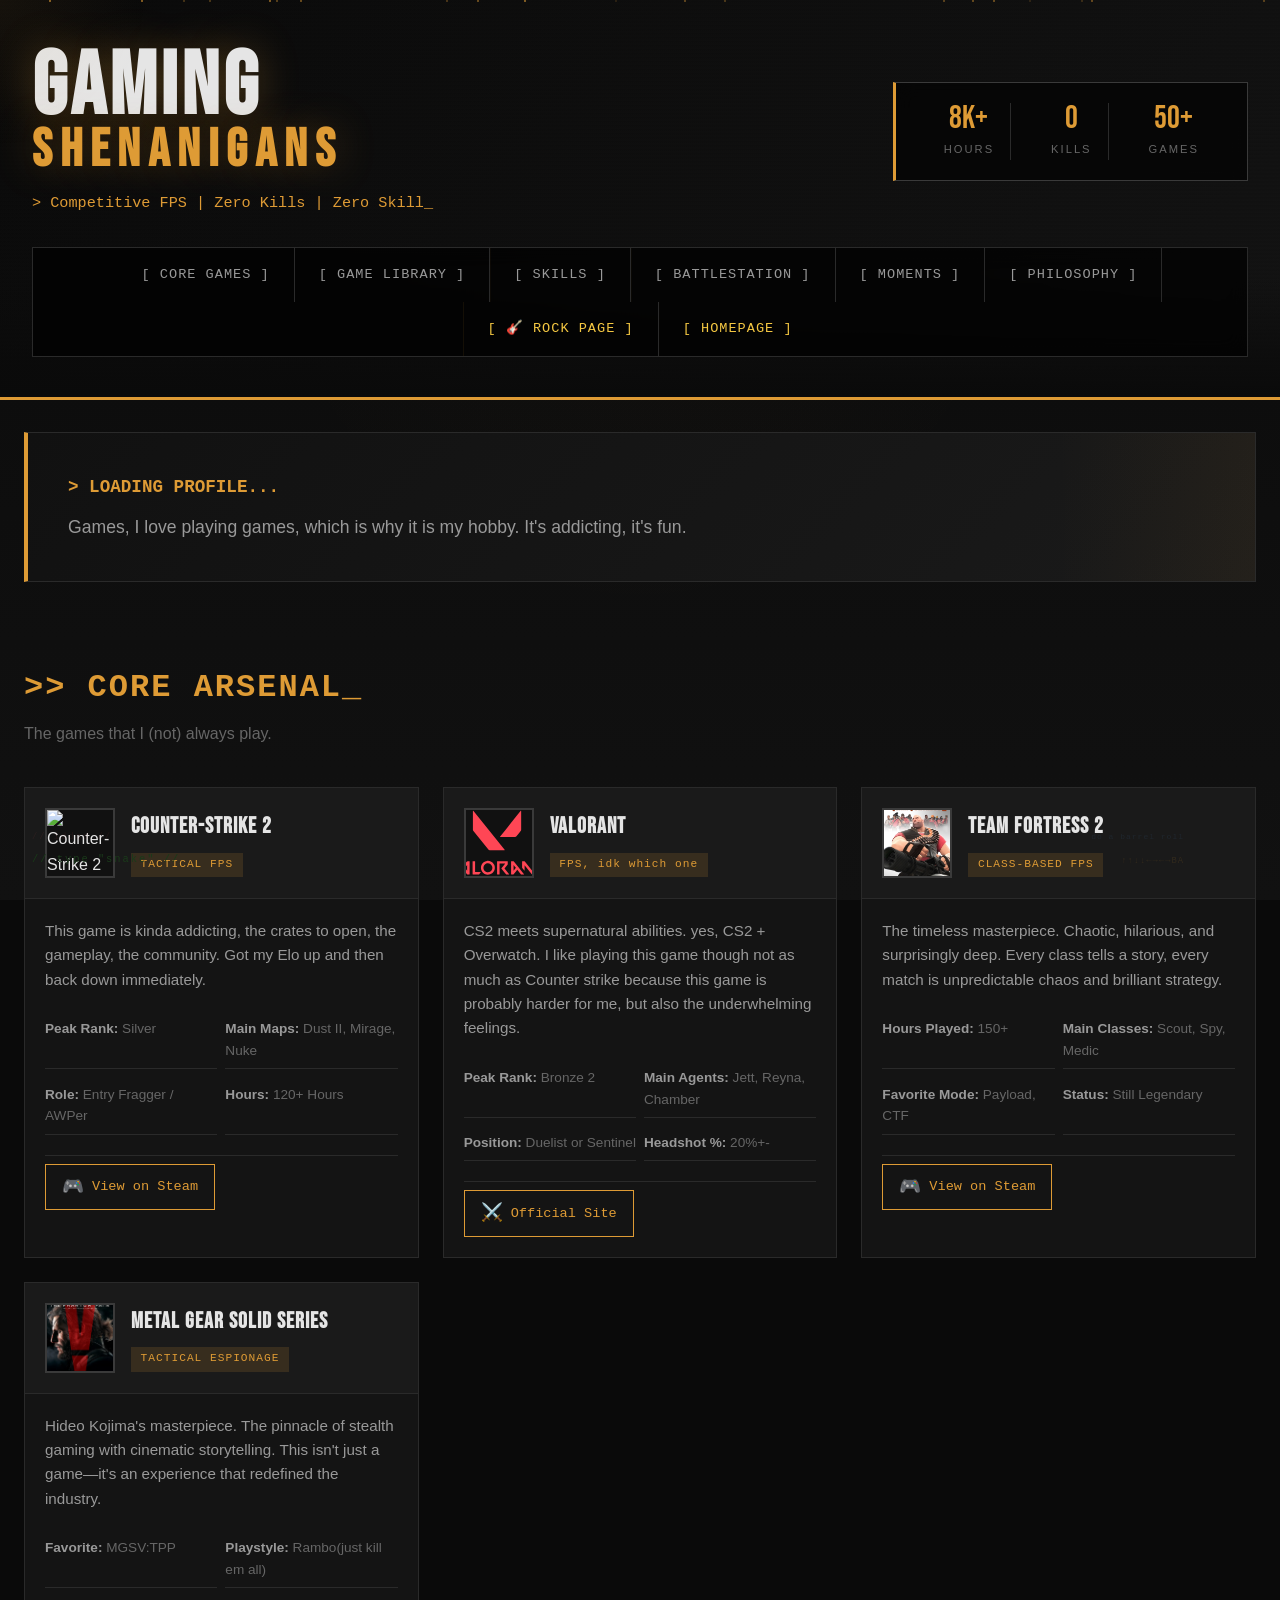
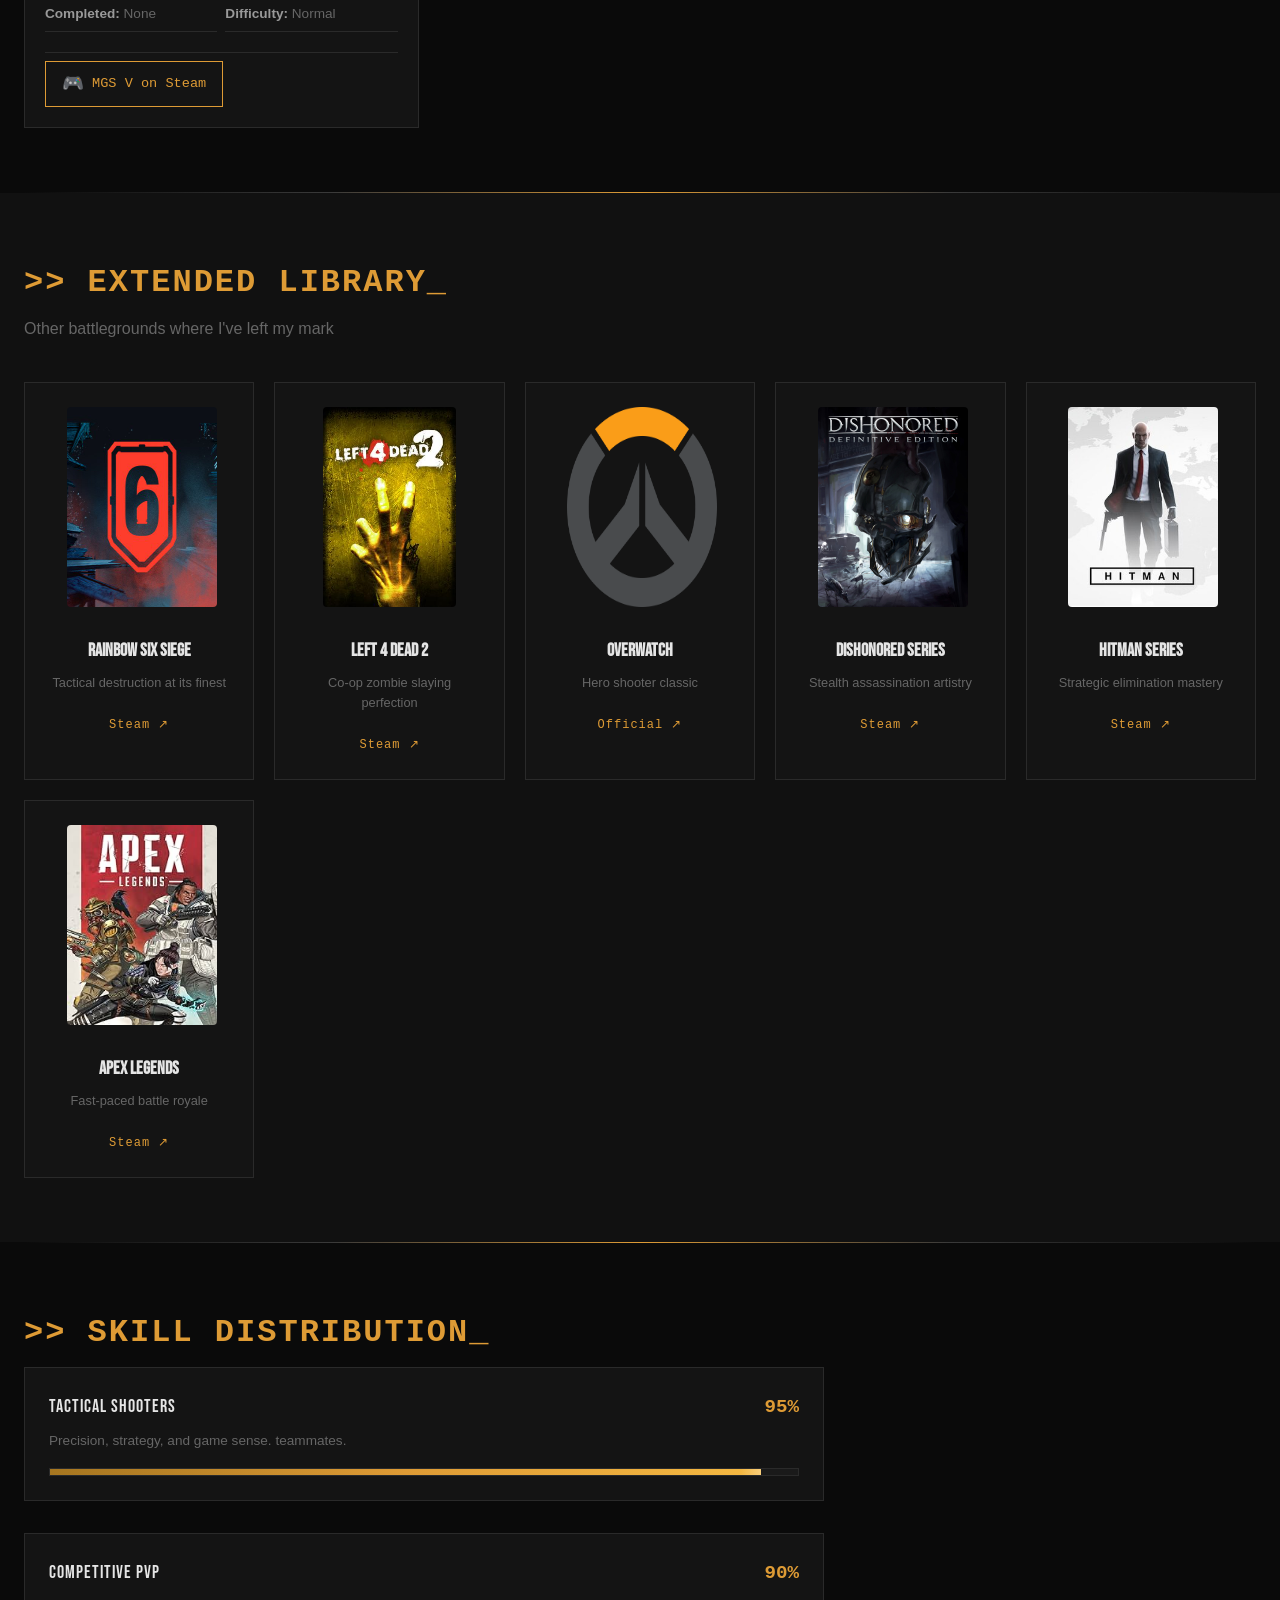
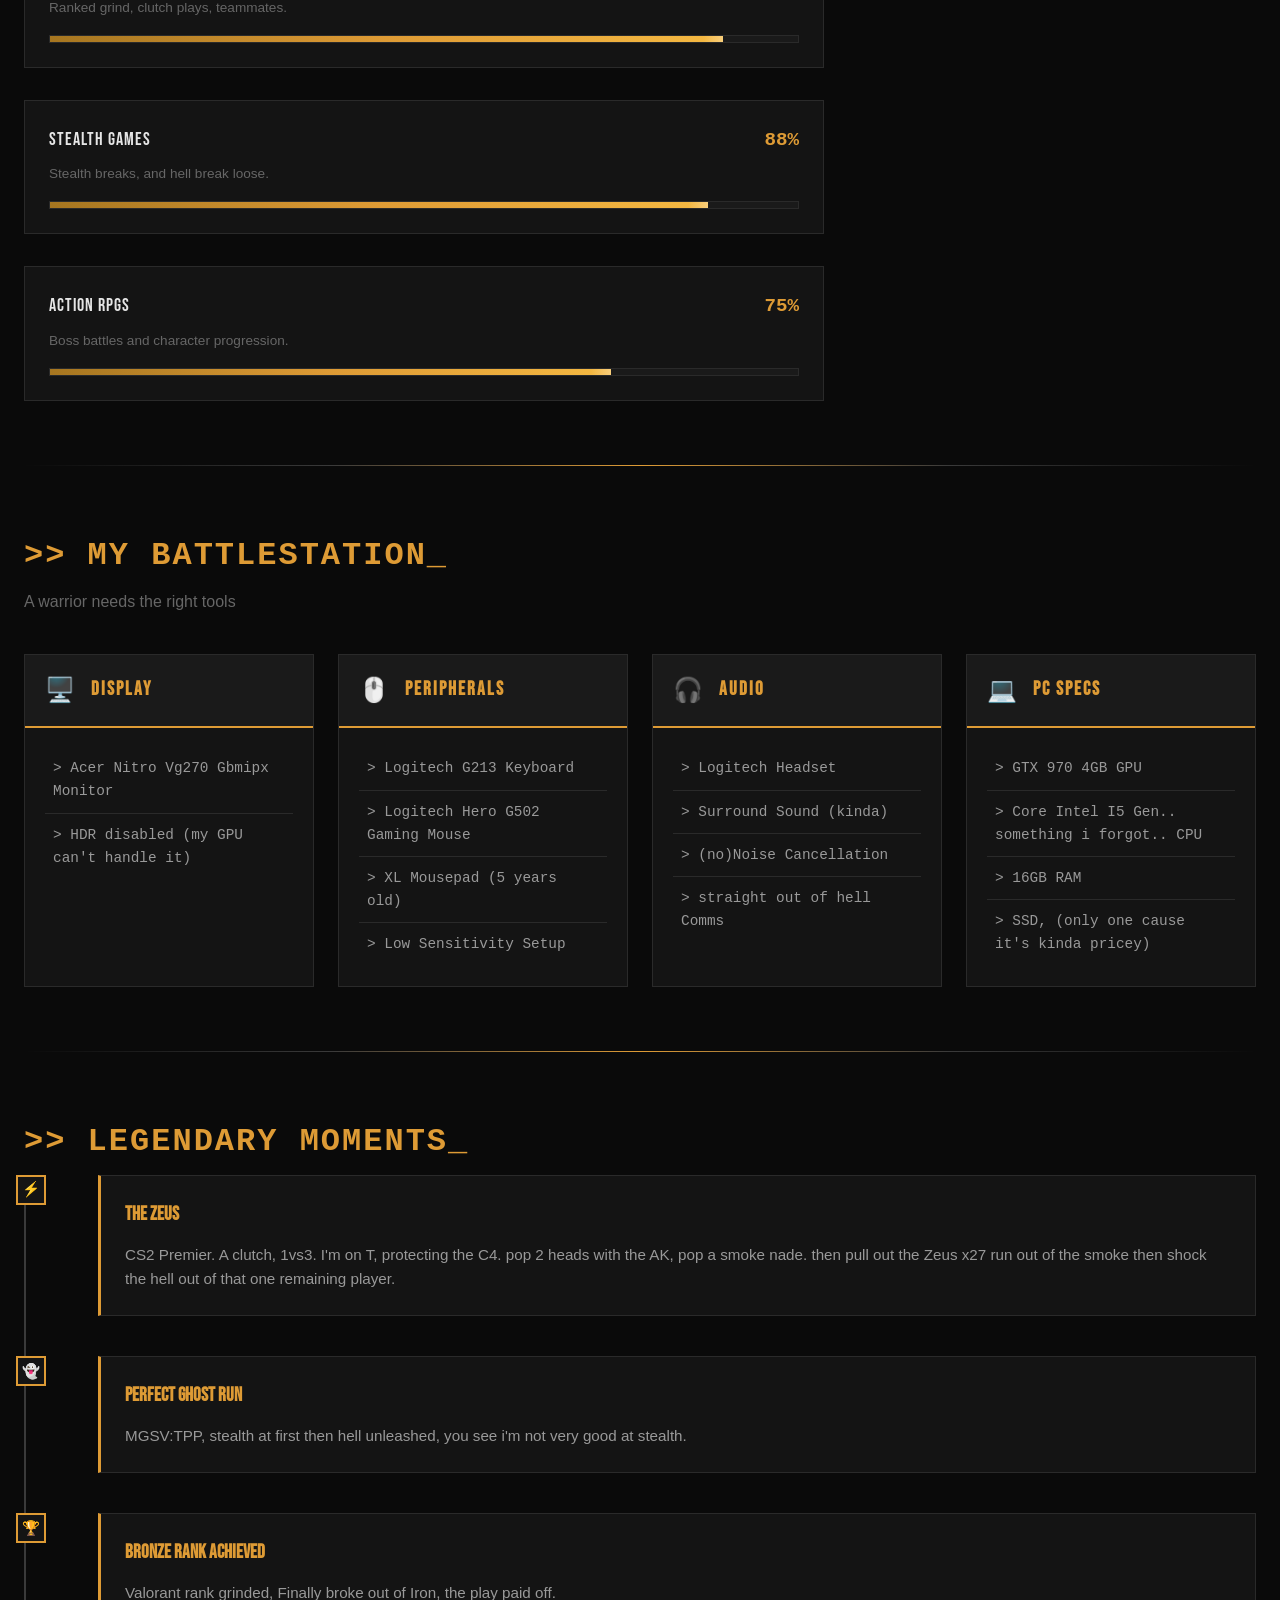
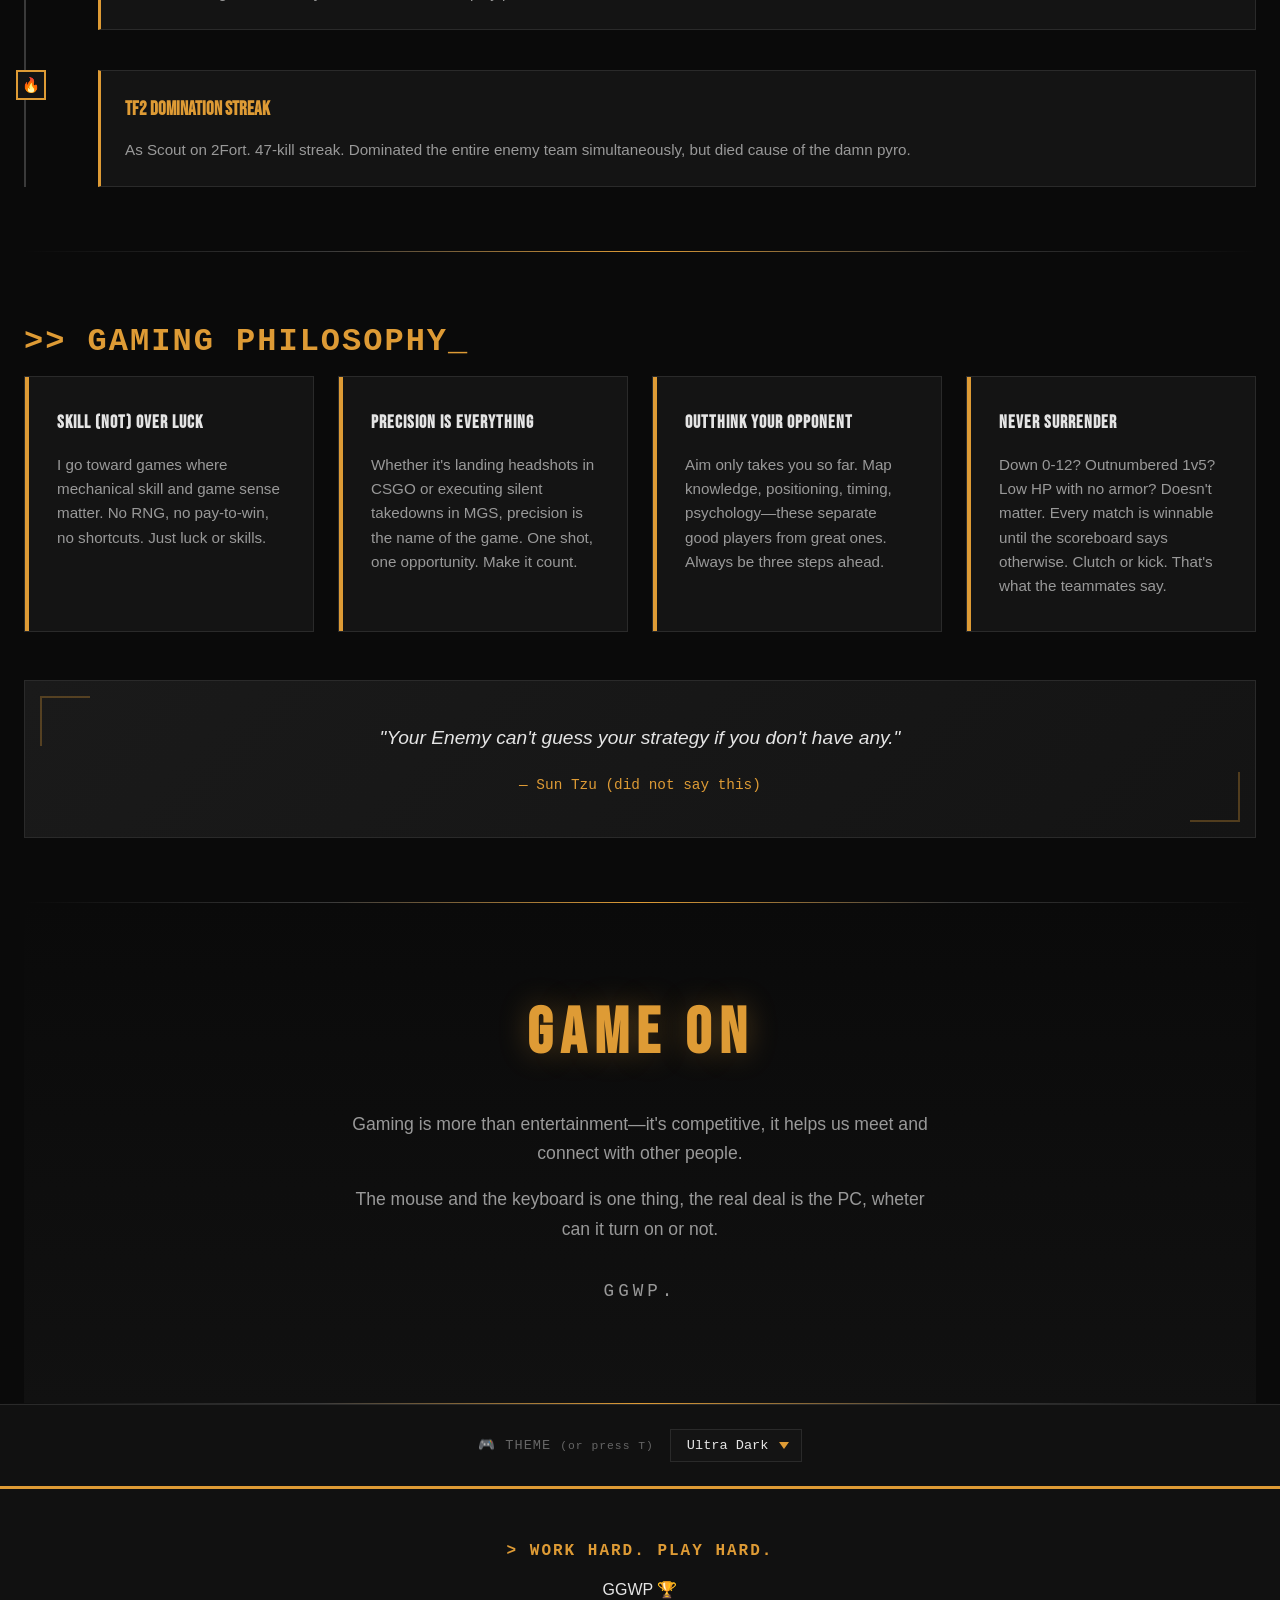
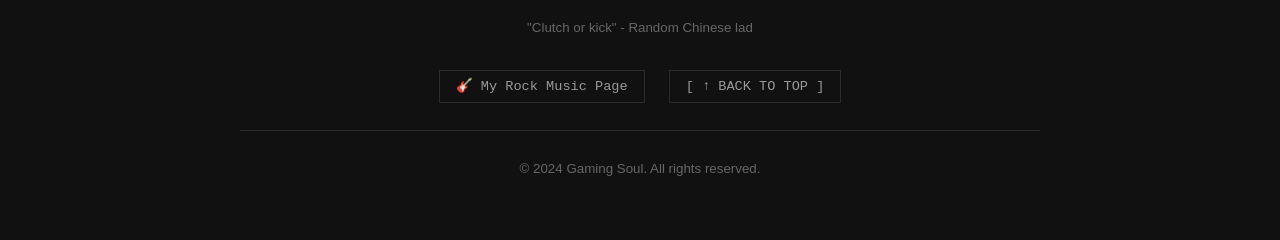
==== Favorite-Hobby-Kongpob Tipsotsakul 2 (4/Favorite-Hobby-Kongpob Tipsotsakul 2 (3)/Favorite-Hobby-Kongpob Tipsotsakul 2/Game.html @ b7a4c9cd "Add files via upload" ====
<!DOCTYPE html>
<html lang="en" dir="ltr">
<head>
    <meta charset="UTF-8">
    <meta name="viewport" content="width=device-width, initial-scale=1.0, viewport-fit=cover">
    <meta name="description" content="Gaming is life. From tactical shooters to stealth masterpieces - explore my gaming obsession from CSGO to Metal Gear Solid.">
    <meta name="keywords" content="gaming, CSGO, Valorant, Team Fortress, Metal Gear Solid, video games, FPS, tactical shooter, stealth games">
    <meta name="author" content="Gaming Soul">
    <meta name="robots" content="index, follow">
    <meta name="theme-color" content="#000000">
    <meta name="color-scheme" content="dark light">
    
    <link rel="canonical" href="https://yourwebsite.com/gaming">
    
    <meta property="og:title" content="My Gaming World - Tactical Shooter & Stealth Enthusiast">
    <meta property="og:description" content="From CSGO to Metal Gear Solid - a journey through my gaming obsession.">
    <meta property="og:type" content="website">
    <meta property="og:url" content="https://yourwebsite.com/gaming">
    <meta property="og:image" content="https://yourwebsite.com/images/gaming-og-image.jpg">
    
    <title>My Gaming World | Tactical Shooters & Stealth Masterpieces</title>
    
    <link rel="icon" type="image/x-icon" href="/favicon.ico">
    
    <link rel="preconnect" href="https://fonts.googleapis.com" crossorigin>
    <link rel="dns-prefetch" href="https://fonts.googleapis.com">
    <link href="https://fonts.googleapis.com/css2?family=Bebas+Neue&display=swap" rel="stylesheet">
    
    <link rel="stylesheet" href="gamestyle.css" media="all">
</head>
<body itemscope itemtype="https://schema.org/WebPage">
    
    <!-- LOADING SCREEN -->
    <div class="loading-screen" aria-hidden="true">
        <div class="loading-text">INITIALIZING</div>
        <div class="loading-bar-container">
            <div class="loading-bar"></div>
        </div>
        <div class="loading-percent">0%</div>
    </div>
    
    <!-- SCROLL PROGRESS BAR -->
    <div class="scroll-progress" aria-hidden="true"></div>
    
    <!-- CURSOR GLOW EFFECT -->
    <div class="cursor-glow" aria-hidden="true"></div>
    
    <!-- MGS Hint -->
    <div class="mgs-hint" aria-hidden="true">// type "snake" //</div>
    
    <!-- Konami Hint -->
    <div class="konami-hint" aria-hidden="true">↑↑↓↓←→←→BA</div>
    
    <!-- DOOM Hint -->
    <div class="doom-hint" aria-hidden="true">// iddqd //</div>
    
    <!-- Barrel Roll Hint -->
    <div class="barrel-hint" aria-hidden="true">do a barrel roll</div>
    
    <!-- Easter Egg Counter -->
    <div class="egg-counter" aria-hidden="true">
        <span class="egg-counter-icon">🥚</span>
        <span class="egg-counter-text">0/6</span>
    </div>
    
    <a href="#main-content" class="skip-link">Skip to main content</a>
    
    <!-- HEADER LAYOUT -->
    <header role="banner" class="gaming-header">
        <!-- Animated particles container -->
        <div class="header-particles" aria-hidden="true"></div>
        
        <div class="header-overlay">
            <div class="header-content">
                <div class="header-grid">
                    <div class="header-left">
                        <h1 itemprop="name">GAMING<br><span class="subtitle-inline">SHENANIGANS</span></h1>
                        <p class="tagline">&gt; Competitive FPS | Zero Kills | Zero Skill<span class="cursor-blink">_</span></p>
                    </div>
                    <div class="header-right">
                        <div class="quick-stats">
                            <div class="quick-stat" data-tooltip="Total gaming hours">
                                <span class="stat-value">8K+</span>
                                <span class="stat-label">Hours</span>
                            </div>
                            <div class="quick-stat" data-tooltip="Confirmed kills: none">
                                <span class="stat-value">0</span>
                                <span class="stat-label">Kills</span>
                            </div>
                            <div class="quick-stat" data-tooltip="Games in library">
                                <span class="stat-value">50+</span>
                                <span class="stat-label">Games</span>
                            </div>
                        </div>
                    </div>
                </div>
                
                <nav aria-label="Primary navigation" role="navigation" class="gaming-nav">
                    <h2 class="visually-hidden">Page Navigation</h2>
                    <ul>
                        <li><a href="#core-games">[ CORE GAMES ]</a></li>
                        <li><a href="#library">[ GAME LIBRARY ]</a></li>
                        <li><a href="#skills">[ SKILLS ]</a></li>
                        <li><a href="#setup">[ BATTLESTATION ]</a></li>
                        <li><a href="#moments">[ MOMENTS ]</a></li>
                        <li><a href="#philosophy">[ PHILOSOPHY ]</a></li>
                        <li><a href="Rock.html" class="nav-rock">[ 🎸 ROCK PAGE ]</a></li>
                        <li><a href="index.html" class="nav-rock">[ HOMEPAGE ]</a></li>
                    </ul>
                </nav>
            </div>
        </div>
    </header>
    
    <main id="main-content" role="main" itemprop="mainContentOfPage">
        
        <!-- INTRO BANNER -->
        <section class="intro-banner reveal">
            <div class="banner-content">
                <h2 class="banner-title">&gt; LOADING PROFILE...</h2>
                <p class="banner-text">Games, I love playing games, which is why it is my hobby. It's addicting, it's fun.</p>
            </div>
        </section>
        
        <!-- CORE GAMES - TWO COLUMN LAYOUT -->
        <section id="core-games" class="core-games-section">
            <h2 class="section-title reveal">&gt;&gt; CORE ARSENAL</h2>
            <p class="section-desc reveal">The games that I (not) always play.</p>
            
            <div class="core-games-grid">
                <!-- CSGO -->
                <article class="core-game-card reveal stagger-1">
                    <div class="game-header">
                        <div class="game-icon-large"><img src="https://upload.wikimedia.org/wikipedia/en/f/f2/CS2_Cover_Art.jpg" alt="Counter-Strike 2"></div>
                        <div class="game-title-block">
                            <h3>Counter-Strike 2</h3>
                            <span class="game-tag">TACTICAL FPS</span>
                        </div>
                    </div>
                    <div class="game-body">
                        <p class="game-description">This game is kinda addicting, the crates to open, the gameplay, the community. Got my Elo up and then back down immediately.</p>
                        
                        <div class="game-stats-inline">
                            <div class="stat-inline">
                                <strong>Peak Rank:</strong> Silver
                            </div>
                            <div class="stat-inline">
                                <strong>Main Maps:</strong> Dust II, Mirage, Nuke
                            </div>
                            <div class="stat-inline">
                                <strong>Role:</strong> Entry Fragger / AWPer
                            </div>
                            <div class="stat-inline">
                                <strong>Hours:</strong> 120+ Hours
                            </div>
                        </div>
                        
                        <div class="game-footer">
                            <a href="https://store.steampowered.com/app/730/CounterStrike_Global_Offensive/" target="_blank" rel="noopener noreferrer" class="steam-link">
                                <span class="steam-icon">🎮</span> <span>View on Steam</span>
                            </a>
                        </div>
                    </div>
                </article>
                
                <!-- VALORANT -->
                <article class="core-game-card reveal stagger-2">
                    <div class="game-header">
                        <div class="game-icon-large"><img src="images/Valorant_logo_-_pink_color_version.svg" alt="Valorant"></div>
                        <div class="game-title-block">
                            <h3>Valorant</h3>
                            <span class="game-tag">FPS, idk which one</span>
                        </div>
                    </div>
                    <div class="game-body">
                        <p class="game-description">CS2 meets supernatural abilities. yes, CS2 + Overwatch. I like playing this game though not as much as Counter strike because this game is probably harder for me, but also the underwhelming feelings.</p>
                        
                        <div class="game-stats-inline">
                            <div class="stat-inline">
                                <strong>Peak Rank:</strong> Bronze 2
                            </div>
                            <div class="stat-inline">
                                <strong>Main Agents:</strong> Jett, Reyna, Chamber
                            </div>
                            <div class="stat-inline">
                                <strong>Position:</strong> Duelist or Sentinel
                            </div>
                            <div class="stat-inline">
                                <strong>Headshot %:</strong> 20%+-
                            </div>
                        </div>
                        
                        <div class="game-footer">
                            <a href="https://playvalorant.com/" target="_blank" rel="noopener noreferrer" class="steam-link">
                                <span class="steam-icon">⚔️</span> <span>Official Site</span>
                            </a>
                        </div>
                    </div>
                </article>
                
                <!-- TEAM FORTRESS 2 -->
                <article class="core-game-card reveal stagger-3">
                    <div class="game-header">
                        <div class="game-icon-large"><img src="images/Tf2_standalonebox.jpg" alt="Team Fortress 2"></div>
                        <div class="game-title-block">
                            <h3>Team Fortress 2</h3>
                            <span class="game-tag">CLASS-BASED FPS</span>
                        </div>
                    </div>
                    <div class="game-body">
                        <p class="game-description">The timeless masterpiece. Chaotic, hilarious, and surprisingly deep. Every class tells a story, every match is unpredictable chaos and brilliant strategy.</p>
                        
                        <div class="game-stats-inline">
                            <div class="stat-inline">
                                <strong>Hours Played:</strong> 150+
                            </div>
                            <div class="stat-inline">
                                <strong>Main Classes:</strong> Scout, Spy, Medic
                            </div>
                            <div class="stat-inline">
                                <strong>Favorite Mode:</strong> Payload, CTF
                            </div>
                            <div class="stat-inline">
                                <strong>Status:</strong> Still Legendary
                            </div>
                        </div>
                        
                        <div class="game-footer">
                            <a href="https://store.steampowered.com/app/440/Team_Fortress_2/" target="_blank" rel="noopener noreferrer" class="steam-link">
                                <span class="steam-icon">🎮</span> <span>View on Steam</span>
                            </a>
                        </div>
                    </div>
                </article>
                
                <!-- METAL GEAR SOLID -->
                <article class="core-game-card reveal stagger-4">
                    <div class="game-header">
                        <div class="game-icon-large"><img src="images/Metal_Gear_Solid_V_The_Phantom_Pain_cover.png" alt="Metal Gear Solid V"></div>
                        <div class="game-title-block">
                            <h3>Metal Gear Solid Series</h3>
                            <span class="game-tag">TACTICAL ESPIONAGE</span>
                        </div>
                    </div>
                    <div class="game-body">
                        <p class="game-description">Hideo Kojima's masterpiece. The pinnacle of stealth gaming with cinematic storytelling. This isn't just a game—it's an experience that redefined the industry.</p>
                        
                        <div class="game-stats-inline">
                            <div class="stat-inline">
                                <strong>Favorite:</strong> MGSV:TPP
                            </div>
                            <div class="stat-inline">
                                <strong>Playstyle:</strong> Rambo(just kill em all)
                            </div>
                            <div class="stat-inline">
                                <strong>Completed:</strong> None
                            </div>
                            <div class="stat-inline">
                                <strong>Difficulty:</strong> Normal
                            </div>
                        </div>
                        
                        <div class="game-footer">
                            <a href="https://store.steampowered.com/app/287700/METAL_GEAR_SOLID_V_THE_PHANTOM_PAIN/" target="_blank" rel="noopener noreferrer" class="steam-link">
                                <span class="steam-icon">🎮</span> <span>MGS V on Steam</span>
                            </a>
                        </div>
                    </div>
                </article>
            </div>
        </section>
        
        <hr role="presentation" aria-hidden="true">
        
        <!-- GAME LIBRARY -->
        <section id="library" class="game-library">
            <h2 class="section-title reveal">&gt;&gt; EXTENDED LIBRARY</h2>
            <p class="section-desc reveal">Other battlegrounds where I've left my mark</p>
            
            <div class="library-grid">
                <div class="library-item reveal-scale stagger-1">
                    <span class="lib-icon"><img src="images/R.jpg" alt="Rainbow Six Siege" style="height: 200px; width: 150px; margin-left: 5px;"></span>
                    <h4>Rainbow Six Siege</h4>
                    <p>Tactical destruction at its finest</p>
                    <a href="https://store.steampowered.com/app/359550/Tom_Clancys_Rainbow_Six_Siege/" target="_blank" rel="noopener" class="lib-link">Steam ↗</a>
                </div>
                
                <div class="library-item reveal-scale stagger-2">
                    <span class="lib-icon"><img src="images/Left4Dead2.jpg" alt="Left 4 Dead 2" style="height: 200px;"></span>
                    <h4>Left 4 Dead 2</h4>
                    <p>Co-op zombie slaying perfection</p>
                    <a href="https://store.steampowered.com/app/550/Left_4_Dead_2/" target="_blank" rel="noopener" class="lib-link">Steam ↗</a>
                </div>
                
                <div class="library-item reveal-scale stagger-3">
                    <span class="lib-icon"><img src="images/Overwatch_circle_logo.svg.png" alt="Overwatch" style="height: 200px; width: 150px; margin-left: 5px;"></span>
                    <h4>Overwatch</h4>
                    <p>Hero shooter classic</p>
                    <a href="https://playoverwatch.com/" target="_blank" rel="noopener" class="lib-link">Official ↗</a>
                </div>
                
                <div class="library-item reveal-scale stagger-4">
                    <span class="lib-icon"><img src="images/EGS_DishonoredDefinitiveEdition_ArkaneStudios_S2_1200x1600-f5305c222f0397fd04ce309f6f0d486f.jfif" alt="Dishonored" style="height: 200px; width: 150px; margin-left: 5px;"></span>
                    <h4>Dishonored Series</h4>
                    <p>Stealth assassination artistry</p>
                    <a href="https://store.steampowered.com/app/403640/Dishonored_2/" target="_blank" rel="noopener" class="lib-link">Steam ↗</a>
                </div>
                
                <div class="library-item reveal-scale stagger-5">
                    <span class="lib-icon"><img src="images/Hitman_2015.jpg" alt="Hitman" style="height: 200px; width: 150px; margin-left: 5px;"></span>
                    <h4>Hitman Series</h4>
                    <p>Strategic elimination mastery</p>
                    <a href="https://store.steampowered.com/app/1659040/HITMAN_3/" target="_blank" rel="noopener" class="lib-link">Steam ↗</a>
                </div>
                
                <div class="library-item reveal-scale stagger-6">
                    <span class="lib-icon"><img src="images/apex.jpg" alt="Apex Legends" style="height: 200px; width: 150px; margin-left: 5px;"></span>
                    <h4>Apex Legends</h4>
                    <p>Fast-paced battle royale</p>
                    <a href="https://store.steampowered.com/app/1172470/Apex_Legends/" target="_blank" rel="noopener" class="lib-link">Steam ↗</a>
                </div>
            </div>
        </section>
        
        <hr role="presentation" aria-hidden="true">
        
        <!-- GENRE MASTERY - SKILL BARS -->
        <section id="skills" class="genre-section">
            <h2 class="section-title reveal">&gt;&gt; SKILL DISTRIBUTION</h2>
            
            <div class="skill-bars">
                <div class="skill-item reveal-left stagger-1">
                    <div class="skill-header">
                        <span class="skill-name">TACTICAL SHOOTERS</span>
                        <span class="skill-percent">95%</span>
                    </div>
                    <p class="skill-desc">Precision, strategy, and game sense. teammates.</p>
                    <div class="skill-bar">
                        <div class="skill-fill" style="width: 95%"></div>
                    </div>
                </div>
                
                <div class="skill-item reveal-left stagger-2">
                    <div class="skill-header">
                        <span class="skill-name">COMPETITIVE PVP</span>
                        <span class="skill-percent">90%</span>
                    </div>
                    <p class="skill-desc">Ranked grind, clutch plays, teammates.</p>
                    <div class="skill-bar">
                        <div class="skill-fill" style="width: 90%"></div>
                    </div>
                </div>
                
                <div class="skill-item reveal-left stagger-3">
                    <div class="skill-header">
                        <span class="skill-name">STEALTH GAMES</span>
                        <span class="skill-percent">88%</span>
                    </div>
                    <p class="skill-desc">Stealth breaks, and hell break loose.</p>
                    <div class="skill-bar">
                        <div class="skill-fill" style="width: 88%"></div>
                    </div>
                </div>
                
                <div class="skill-item reveal-left stagger-4">
                    <div class="skill-header">
                        <span class="skill-name">ACTION RPGS</span>
                        <span class="skill-percent">75%</span>
                    </div>
                    <p class="skill-desc">Boss battles and character progression.</p>
                    <div class="skill-bar">
                        <div class="skill-fill" style="width: 75%"></div>
                    </div>
                </div>
            </div>
        </section>
        
        <hr role="presentation" aria-hidden="true">
        
        <!-- BATTLESTATION -->
        <section id="setup" class="battlestation-section">
            <h2 class="section-title reveal">&gt;&gt; MY BATTLESTATION</h2>
            <p class="section-desc reveal">A warrior needs the right tools</p>
            
            <div class="battlestation-grid">
                <div class="setup-block reveal stagger-1">
                    <div class="setup-header">
                        <span class="setup-icon">🖥️</span>
                        <h3>DISPLAY</h3>
                    </div>
                    <ul class="setup-list">
                        <li>&gt; Acer Nitro Vg270 Gbmipx Monitor</li>
                        <li>&gt; HDR disabled (my GPU can't handle it)</li>
                    </ul>
                </div>
                
                <div class="setup-block reveal stagger-2">
                    <div class="setup-header">
                        <span class="setup-icon">🖱️</span>
                        <h3>PERIPHERALS</h3>
                    </div>
                    <ul class="setup-list">
                        <li>&gt; Logitech G213 Keyboard</li>
                        <li>&gt; Logitech Hero G502 Gaming Mouse</li>
                        <li>&gt; XL Mousepad (5 years old)</li>
                        <li>&gt; Low Sensitivity Setup</li>
                    </ul>
                </div>
                
                <div class="setup-block reveal stagger-3">
                    <div class="setup-header">
                        <span class="setup-icon">🎧</span>
                        <h3>AUDIO</h3>
                    </div>
                    <ul class="setup-list">
                        <li>&gt; Logitech Headset</li>
                        <li>&gt; Surround Sound (kinda)</li>
                        <li>&gt; (no)Noise Cancellation</li>
                        <li>&gt; straight out of hell Comms</li>
                    </ul>
                </div>
                
                <div class="setup-block reveal stagger-4">
                    <div class="setup-header">
                        <span class="setup-icon">💻</span>
                        <h3>PC SPECS</h3>
                    </div>
                    <ul class="setup-list">
                        <li>&gt; GTX 970 4GB GPU</li>
                        <li>&gt; Core Intel I5 Gen.. something i forgot.. CPU</li>
                        <li>&gt; 16GB RAM</li>
                        <li>&gt; SSD, (only one cause it's kinda pricey)</li>
                    </ul>
                </div>
            </div>
        </section>
        
        <hr role="presentation" aria-hidden="true">
        
        <!-- LEGENDARY MOMENTS - TIMELINE -->
        <section id="moments" class="moments-section">
            <h2 class="section-title reveal">&gt;&gt; LEGENDARY MOMENTS</h2>
            
            <div class="moments-timeline">
                <div class="moment-block reveal-right stagger-1">
                    <div class="moment-marker">⚡</div>
                    <div class="moment-content">
                        <h3>The Zeus</h3>
                        <p>CS2 Premier. A clutch, 1vs3. I'm on T, protecting the C4. pop 2 heads with the AK, pop a smoke nade. then pull out the Zeus x27 run out of the smoke then shock the hell out of that one remaining player.</p>
                    </div>
                </div>
                
                <div class="moment-block reveal-right stagger-2">
                    <div class="moment-marker">👻</div>
                    <div class="moment-content">
                        <h3>Perfect Ghost Run</h3>
                        <p>MGSV:TPP, stealth at first then hell unleashed, you see i'm not very good at stealth.</p>
                    </div>
                </div>
                
                <div class="moment-block reveal-right stagger-3">
                    <div class="moment-marker">🏆</div>
                    <div class="moment-content">
                        <h3>Bronze Rank Achieved</h3>
                        <p>Valorant rank grinded, Finally broke out of Iron, the play paid off.</p>
                    </div>
                </div>
                
                <div class="moment-block reveal-right stagger-4">
                    <div class="moment-marker">🔥</div>
                    <div class="moment-content">
                        <h3>TF2 Domination Streak</h3>
                        <p>As Scout on 2Fort. 47-kill streak. Dominated the entire enemy team simultaneously, but died cause of the damn pyro.</p>
                    </div>
                </div>
            </div>
        </section>
        
        <hr role="presentation" aria-hidden="true">
        
        <!-- PHILOSOPHY -->
        <section id="philosophy" class="philosophy-section">
            <h2 class="section-title reveal">&gt;&gt; GAMING PHILOSOPHY</h2>
            
            <div class="philosophy-cards">
                <div class="phil-card reveal stagger-1">
                    <h3>SKILL (not) OVER LUCK</h3>
                    <p>I go toward games where mechanical skill and game sense matter. No RNG, no pay-to-win, no shortcuts. Just luck or skills.</p>
                </div>
                
                <div class="phil-card reveal stagger-2">
                    <h3>PRECISION IS EVERYTHING</h3>
                    <p>Whether it's landing headshots in CSGO or executing silent takedowns in MGS, precision is the name of the game. One shot, one opportunity. Make it count.</p>
                </div>
                
                <div class="phil-card reveal stagger-3">
                    <h3>OUTTHINK YOUR OPPONENT</h3>
                    <p>Aim only takes you so far. Map knowledge, positioning, timing, psychology—these separate good players from great ones. Always be three steps ahead.</p>
                </div>
                
                <div class="phil-card reveal stagger-4">
                    <h3>NEVER SURRENDER</h3>
                    <p>Down 0-12? Outnumbered 1v5? Low HP with no armor? Doesn't matter. Every match is winnable until the scoreboard says otherwise. Clutch or kick. That's what the teammates say.</p>
                </div>
            </div>
            
            <div class="philosophy-quote reveal-scale">
                <blockquote>
                    "Your Enemy can't guess your strategy if you don't have any."
                </blockquote>
                <cite>— Sun Tzu (did not say this)</cite>
            </div>
        </section>
        
        <hr role="presentation" aria-hidden="true">
        
        <!-- FINAL MESSAGE -->
        <section class="final-section">
            <h2 class="reveal">GAME ON</h2>
            <p class="reveal stagger-1">Gaming is more than entertainment—it's competitive, it helps us meet and connect with other people.</p>
            <p class="reveal stagger-2">The mouse and the keyboard is one thing, the real deal is the PC, wheter can it turn on or not.</p>
            <p class="final-message reveal stagger-3">GGWP.</p>
        </section>
        
        <button type="button" id="back-to-top" aria-label="Back to top">
            <span aria-hidden="true">↑</span>
        </button>
    </main>
    
    <hr role="presentation" aria-hidden="true">
    
    <!-- THEME TOGGLE -->
    <div class="theme-toggle">
        <label for="theme-selector">🎮 THEME <small>(or press T)</small></label>
        <select id="theme-selector" aria-label="Select color theme">
            <option value="ultra-dark">Ultra Dark</option>
            <option value="dark">Dark</option>
            <option value="light">Light</option>
        </select>
    </div>
    
    <footer role="contentinfo" itemscope itemtype="https://schema.org/WPFooter">
        <div class="footer-content">
            <p><strong>&gt; WORK HARD. PLAY HARD.</strong></p>
            <p>GGWP <span role="img" aria-label="trophy">🏆</span></p>
            <p><small>"Clutch or kick" - Random Chinese lad</small></p>
            
            <nav aria-label="Navigation links" class="footer-links">
                <h3 class="visually-hidden">Navigate to other pages</h3>
                <ul>
                    <li><a href="Rock.html" aria-label="Go to Rock Music page">🎸 My Rock Music Page</a></li>
                    <li><a href="#core-games" aria-label="Back to top">[ ↑ BACK TO TOP ]</a></li>
                </ul>
            </nav>
            
            <p class="copyright">
                <small>&copy; <time datetime="2024">2024</time> Gaming Soul. All rights reserved.</small>
            </p>
        </div>
    </footer>
    
    <script src="script.js"></script>
</body>
</html>
---- Favorite-Hobby-Kongpob Tipsotsakul 2 (4/Favorite-Hobby-Kongpob Tipsotsakul 2 (3)/Favorite-Hobby-Kongpob Tipsotsakul 2/gamestyle.css ----
/* =============================================
   COUNTER-STRIKE 2 INSPIRED GAMING STYLESHEET
   Enhanced UX/UI Version
   ============================================= */
/* CSS Variables - CS2 Color Palette */
:root {
    --bg-primary: #0a0a0a;
    --bg-secondary: #111111;
    --bg-tertiary: #1a1a1a;
    --bg-card: #141414;
    --bg-hover: #1f1f1f;
    
    --text-primary: #e5e5e5;
    --text-secondary: #999999;
    --text-muted: #666666;
    
    --accent-primary: #de9b35;
    --accent-secondary: #f5b942;
    --accent-glow: rgba(222, 155, 53, 0.3);
    --accent-dark: #a67620;
    
    --cs-orange: #de9b35;
    --cs-yellow: #f5c842;
    --cs-red: #c44b4b;
    --cs-green: #5cb85c;
    --cs-blue: #4a90d9;
    
    --border-color: #2a2a2a;
    --border-accent: #3a3a3a;
    
    --shadow-sm: 0 2px 4px rgba(0, 0, 0, 0.5);
    --shadow-md: 0 4px 12px rgba(0, 0, 0, 0.6);
    --shadow-lg: 0 8px 24px rgba(0, 0, 0, 0.7);
    --shadow-glow: 0 0 20px var(--accent-glow);
    
    --font-main: 'Segoe UI', 'Roboto', -apple-system, sans-serif;
    --font-mono: 'Consolas', 'Monaco', 'Courier New', monospace;
    --font-heading: 'Bebas Neue', 'Impact', 'Arial Black', sans-serif;
    
    --transition-fast: 0.15s ease;
    --transition-normal: 0.3s cubic-bezier(0.4, 0, 0.2, 1);
    --transition-slow: 0.5s cubic-bezier(0.4, 0, 0.2, 1);
    --transition-bounce: 0.4s cubic-bezier(0.68, -0.55, 0.265, 1.55);
}
/* Dark Theme */
[data-theme="dark"] {
    --bg-primary: #121212;
    --bg-secondary: #1a1a1a;
    --bg-tertiary: #222222;
    --bg-card: #1e1e1e;
    --bg-hover: #2a2a2a;
    --border-color: #333333;
}
/* Light Theme */
[data-theme="light"] {
    --bg-primary: #f0f0f0;
    --bg-secondary: #e5e5e5;
    --bg-tertiary: #d9d9d9;
    --bg-card: #ffffff;
    --bg-hover: #f5f5f5;
    --text-primary: #1a1a1a;
    --text-secondary: #444444;
    --text-muted: #777777;
    --border-color: #cccccc;
    --border-accent: #bbbbbb;
    --accent-primary: #c78520;
    --accent-glow: rgba(199, 133, 32, 0.25);
    --shadow-sm: 0 2px 4px rgba(0, 0, 0, 0.1);
    --shadow-md: 0 4px 12px rgba(0, 0, 0, 0.15);
    --shadow-lg: 0 8px 24px rgba(0, 0, 0, 0.2);
}
/* =============================================
   RESET & BASE STYLES
   ============================================= */
*, *::before, *::after {
    box-sizing: border-box;
    margin: 0;
    padding: 0;
}
html {
    scroll-behavior: smooth;
    font-size: 16px;
}
body {
    font-family: var(--font-main);
    background-color: var(--bg-primary);
    color: var(--text-primary);
    line-height: 1.6;
    min-height: 100vh;
    overflow-x: hidden;
    background-image: 
        radial-gradient(ellipse at top, rgba(222, 155, 53, 0.03) 0%, transparent 50%),
        linear-gradient(180deg, var(--bg-primary) 0%, var(--bg-secondary) 100%);
    background-attachment: fixed;
}
/* Custom Scrollbar */
::-webkit-scrollbar {
    width: 8px;
}
::-webkit-scrollbar-track {
    background: var(--bg-primary);
}
::-webkit-scrollbar-thumb {
    background: var(--border-accent);
    border-radius: 4px;
}
::-webkit-scrollbar-thumb:hover {
    background: var(--accent-primary);
}
/* Selection styling */
::selection {
    background: var(--accent-primary);
    color: #000;
}
/* Accessibility */
.skip-link {
    position: absolute;
    top: -100%;
    left: 50%;
    transform: translateX(-50%);
    background: var(--accent-primary);
    color: #000;
    padding: 0.75rem 1.5rem;
    z-index: 10000;
    font-weight: bold;
    text-decoration: none;
    border-radius: 0 0 4px 4px;
}
.skip-link:focus {
    top: 0;
}
.visually-hidden {
    position: absolute;
    width: 1px;
    height: 1px;
    padding: 0;
    margin: -1px;
    overflow: hidden;
    clip: rect(0, 0, 0, 0);
    white-space: nowrap;
    border: 0;
}
/* =============================================
   LOADING SCREEN
   ============================================= */
.loading-screen {
    position: fixed;
    top: 0;
    left: 0;
    width: 100%;
    height: 100%;
    background: #050505;
    display: flex;
    flex-direction: column;
    align-items: center;
    justify-content: center;
    z-index: 99999;
    transition: opacity 0.6s ease, visibility 0.6s ease;
}
.loading-screen.loaded {
    opacity: 0;
    visibility: hidden;
    pointer-events: none;
}
.loading-bar-container {
    width: 300px;
    height: 3px;
    background: var(--border-color);
    margin-top: 1.5rem;
    overflow: hidden;
}
.loading-bar {
    width: 0%;
    height: 100%;
    background: linear-gradient(90deg, var(--accent-dark), var(--accent-primary), var(--accent-secondary));
    transition: width 0.3s ease;
}
.loading-text {
    font-family: var(--font-mono);
    color: var(--accent-primary);
    font-size: 0.85rem;
    letter-spacing: 3px;
    margin-bottom: 0.5rem;
}
.loading-percent {
    font-family: var(--font-mono);
    color: var(--text-muted);
    font-size: 0.75rem;
    margin-top: 0.5rem;
}
/* =============================================
   CURSOR FOLLOWER
   ============================================= */
.cursor-glow {
    position: fixed;
    width: 300px;
    height: 300px;
    border-radius: 50%;
    background: radial-gradient(circle, rgba(222, 155, 53, 0.06) 0%, transparent 70%);
    pointer-events: none;
    z-index: 9998;
    transform: translate(-50%, -50%);
    transition: opacity 0.3s ease;
    will-change: left, top;
}
/* =============================================
   SCROLL PROGRESS BAR
   ============================================= */
.scroll-progress {
    position: fixed;
    top: 0;
    left: 0;
    width: 0%;
    height: 3px;
    background: linear-gradient(90deg, var(--accent-dark), var(--accent-primary), var(--accent-secondary));
    z-index: 10001;
    transition: width 0.1s linear;
    box-shadow: 0 0 10px var(--accent-glow);
}
/* =============================================
   HEADER - CS2 STYLE (Enhanced)
   ============================================= */
.gaming-header {
    position: relative;
    min-height: 400px;
    background: 
        linear-gradient(135deg, rgba(10, 10, 10, 0.97) 0%, rgba(20, 20, 20, 0.92) 100%),
        url('https://images.unsplash.com/photo-1542751371-adc38448a05e?w=1920&q=80') center/cover no-repeat;
    border-bottom: 3px solid var(--accent-primary);
    overflow: hidden;
}
.gaming-header::before {
    content: '';
    position: absolute;
    top: 0;
    left: 0;
    right: 0;
    bottom: 0;
    background: 
        repeating-linear-gradient(
            0deg,
            transparent,
            transparent 2px,
            rgba(0, 0, 0, 0.05) 2px,
            rgba(0, 0, 0, 0.05) 4px
        );
    pointer-events: none;
    z-index: 1;
}
.gaming-header::after {
    content: '';
    position: absolute;
    bottom: 0;
    left: 0;
    right: 0;
    height: 120px;
    background: linear-gradient(to top, var(--bg-primary), transparent);
    z-index: 1;
}
/* Animated particles in header */
.header-particles {
    position: absolute;
    top: 0;
    left: 0;
    width: 100%;
    height: 100%;
    overflow: hidden;
    z-index: 0;
}
.particle {
    position: absolute;
    width: 2px;
    height: 2px;
    background: var(--accent-primary);
    opacity: 0;
    animation: particleFloat 6s infinite;
}
@keyframes particleFloat {
    0% { opacity: 0; transform: translateY(100%) translateX(0); }
    10% { opacity: 0.6; }
    90% { opacity: 0.6; }
    100% { opacity: 0; transform: translateY(-100vh) translateX(50px); }
}
.header-overlay {
    position: relative;
    z-index: 2;
    padding: 3rem 2rem 2rem;
}
.header-content {
    max-width: 1400px;
    margin: 0 auto;
}
.header-grid {
    display: grid;
    grid-template-columns: 1fr auto;
    gap: 2rem;
    align-items: center;
    margin-bottom: 2rem;
}
.header-left h1 {
    font-family: var(--font-heading);
    font-size: clamp(3rem, 8vw, 5.5rem);
    font-weight: 700;
    line-height: 0.9;
    color: var(--text-primary);
    text-transform: uppercase;
    letter-spacing: 4px;
    text-shadow: 0 0 40px var(--accent-glow);
    opacity: 0;
    transform: translateY(30px);
    animation: heroReveal 0.8s ease forwards 0.3s;
}
@keyframes heroReveal {
    to {
        opacity: 1;
        transform: translateY(0);
    }
}
.header-left h1 .subtitle-inline {
    color: var(--accent-primary);
    font-size: 0.6em;
    display: block;
    letter-spacing: 8px;
    opacity: 0;
    animation: heroReveal 0.8s ease forwards 0.6s;
}
.tagline {
    font-family: var(--font-mono);
    color: var(--accent-primary);
    font-size: 0.95rem;
    margin-top: 1rem;
    opacity: 0;
    animation: heroReveal 0.8s ease forwards 0.9s;
}
.tagline .cursor-blink {
    animation: blink-cursor 1s steps(1) infinite;
}
@keyframes blink-cursor {
    50% { opacity: 0; }
}
/* Quick Stats - CS2 Scoreboard */
.quick-stats {
    display: flex;
    gap: 1.5rem;
    background: rgba(0, 0, 0, 0.6);
    padding: 1.25rem 2rem;
    border: 1px solid var(--border-accent);
    border-left: 3px solid var(--accent-primary);
    backdrop-filter: blur(10px);
    opacity: 0;
    animation: heroReveal 0.8s ease forwards 0.5s;
}
.quick-stat {
    text-align: center;
    padding: 0 1rem;
    border-right: 1px solid var(--border-color);
}
.quick-stat:last-child {
    border-right: none;
}
.stat-value {
    display: block;
    font-family: var(--font-heading);
    font-size: 2rem;
    color: var(--accent-primary);
    line-height: 1;
}
.stat-label {
    font-size: 0.7rem;
    text-transform: uppercase;
    color: var(--text-muted);
    letter-spacing: 2px;
}
/* Navigation - CS2 Menu Style (Enhanced) */
.gaming-nav {
    background: rgba(0, 0, 0, 0.7);
    border: 1px solid var(--border-color);
    padding: 0;
    backdrop-filter: blur(10px);
    opacity: 0;
    animation: heroReveal 0.8s ease forwards 1.1s;
}
.gaming-nav ul {
    display: flex;
    list-style: none;
    justify-content: center;
    flex-wrap: wrap;
}
.gaming-nav li {
    border-right: 1px solid var(--border-color);
}
.gaming-nav li:last-child {
    border-right: none;
}
.gaming-nav a {
    display: block;
    padding: 1rem 1.5rem;
    color: var(--text-secondary);
    text-decoration: none;
    font-family: var(--font-mono);
    font-size: 0.85rem;
    letter-spacing: 1px;
    transition: all var(--transition-normal);
    position: relative;
    overflow: hidden;
}
.gaming-nav a::before {
    content: '';
    position: absolute;
    top: 0;
    left: 0;
    width: 100%;
    height: 100%;
    background: rgba(222, 155, 53, 0.1);
    transform: translateX(-100%);
    transition: transform var(--transition-normal);
}
.gaming-nav a:hover::before,
.gaming-nav a:focus::before {
    transform: translateX(0);
}
.gaming-nav a:hover,
.gaming-nav a:focus {
    color: var(--accent-primary);
}
.gaming-nav a::after {
    content: '';
    position: absolute;
    bottom: 0;
    left: 50%;
    width: 0;
    height: 2px;
    background: var(--accent-primary);
    transition: all var(--transition-normal);
    transform: translateX(-50%);
}
.gaming-nav a:hover::after {
    width: 80%;
}
.gaming-nav a.active {
    color: var(--accent-primary);
    background: rgba(222, 155, 53, 0.08);
}
.gaming-nav a.active::after {
    width: 80%;
}
.nav-rock {
    color: var(--cs-yellow) !important;
}
/* =============================================
   MAIN CONTENT
   ============================================= */
main {
    max-width: 1400px;
    margin: 0 auto;
    padding: 0 1.5rem;
}
section {
    padding: 4rem 0;
}
/* Scroll Reveal Animation Classes */
.reveal {
    opacity: 0;
    transform: translateY(40px);
    transition: opacity 0.7s cubic-bezier(0.4, 0, 0.2, 1), 
                transform 0.7s cubic-bezier(0.4, 0, 0.2, 1);
}
.reveal.revealed {
    opacity: 1;
    transform: translateY(0);
}
.reveal-left {
    opacity: 0;
    transform: translateX(-40px);
    transition: opacity 0.7s cubic-bezier(0.4, 0, 0.2, 1), 
                transform 0.7s cubic-bezier(0.4, 0, 0.2, 1);
}
.reveal-left.revealed {
    opacity: 1;
    transform: translateX(0);
}
.reveal-right {
    opacity: 0;
    transform: translateX(40px);
    transition: opacity 0.7s cubic-bezier(0.4, 0, 0.2, 1), 
                transform 0.7s cubic-bezier(0.4, 0, 0.2, 1);
}
.reveal-right.revealed {
    opacity: 1;
    transform: translateX(0);
}
.reveal-scale {
    opacity: 0;
    transform: scale(0.9);
    transition: opacity 0.6s cubic-bezier(0.4, 0, 0.2, 1), 
                transform 0.6s cubic-bezier(0.4, 0, 0.2, 1);
}
.reveal-scale.revealed {
    opacity: 1;
    transform: scale(1);
}
/* Stagger delay utility */
.stagger-1 { transition-delay: 0.1s; }
.stagger-2 { transition-delay: 0.2s; }
.stagger-3 { transition-delay: 0.3s; }
.stagger-4 { transition-delay: 0.4s; }
.stagger-5 { transition-delay: 0.5s; }
.stagger-6 { transition-delay: 0.6s; }
/* Section Styling */
.section-title {
    font-family: var(--font-mono);
    font-size: clamp(1.5rem, 4vw, 2rem);
    color: var(--accent-primary);
    margin-bottom: 0.5rem;
    text-transform: uppercase;
    letter-spacing: 2px;
    position: relative;
    display: inline-block;
}
.section-title::after {
    content: '_';
    animation: blink-cursor 1s steps(1) infinite;
}
.section-desc {
    color: var(--text-muted);
    font-size: 1rem;
    margin-bottom: 2.5rem;
}
/* Horizontal Rules - CS2 Style */
hr {
    border: none;
    height: 1px;
    background: linear-gradient(90deg, transparent, var(--border-accent), var(--accent-primary), var(--border-accent), transparent);
    margin: 0;
}
/* =============================================
   INTRO BANNER
   ============================================= */
.intro-banner {
    background: linear-gradient(135deg, var(--bg-secondary) 0%, var(--bg-tertiary) 100%);
    border: 1px solid var(--border-color);
    border-left: 4px solid var(--accent-primary);
    padding: 2.5rem;
    margin: 2rem 0;
    position: relative;
    overflow: hidden;
    transition: border-color var(--transition-normal), box-shadow var(--transition-normal);
}
.intro-banner:hover {
    border-color: var(--accent-primary);
    box-shadow: var(--shadow-glow);
}
.intro-banner::before {
    content: '';
    position: absolute;
    top: 0;
    right: 0;
    width: 200px;
    height: 100%;
    background: linear-gradient(90deg, transparent, rgba(222, 155, 53, 0.05));
    transition: width var(--transition-slow);
}
.intro-banner:hover::before {
    width: 100%;
}
.banner-title {
    font-family: var(--font-mono);
    color: var(--accent-primary);
    font-size: 1.1rem;
    margin-bottom: 0.75rem;
}
.banner-text {
    color: var(--text-secondary);
    font-size: 1.1rem;
    max-width: 800px;
}
/* =============================================
   CORE GAMES - CARD GRID (Enhanced)
   ============================================= */
.core-games-section {
    padding-top: 3rem;
}
.core-games-grid {
    display: grid;
    grid-template-columns: repeat(auto-fit, minmax(340px, 1fr));
    gap: 1.5rem;
}
.core-game-card {
    background: var(--bg-card);
    border: 1px solid var(--border-color);
    transition: all var(--transition-normal);
    position: relative;
    overflow: hidden;
}
.core-game-card::before {
    content: '';
    position: absolute;
    top: 0;
    left: 0;
    width: 100%;
    height: 3px;
    background: linear-gradient(90deg, var(--accent-primary), var(--accent-secondary));
    transform: scaleX(0);
    transform-origin: left;
    transition: transform var(--transition-normal);
}
/* Glow effect on hover */
.core-game-card::after {
    content: '';
    position: absolute;
    top: 0;
    left: 0;
    width: 100%;
    height: 100%;
    background: linear-gradient(135deg, rgba(222, 155, 53, 0.03), transparent 50%);
    opacity: 0;
    transition: opacity var(--transition-normal);
    pointer-events: none;
}
.core-game-card:hover {
    border-color: var(--accent-primary);
    box-shadow: var(--shadow-glow), var(--shadow-lg);
    transform: translateY(-6px);
}
.core-game-card:hover::before {
    transform: scaleX(1);
}
.core-game-card:hover::after {
    opacity: 1;
}
.game-header {
    display: flex;
    align-items: center;
    gap: 1rem;
    padding: 1.25rem;
    background: var(--bg-tertiary);
    border-bottom: 1px solid var(--border-color);
    transition: background var(--transition-normal);
}
.core-game-card:hover .game-header {
    background: var(--bg-hover);
}
.game-icon-large {
    width: 70px;
    height: 70px;
    background: var(--bg-secondary);
    border: 2px solid var(--border-accent);
    display: flex;
    align-items: center;
    justify-content: center;
    overflow: hidden;
    flex-shrink: 0;
    transition: border-color var(--transition-normal), transform var(--transition-bounce);
}
.core-game-card:hover .game-icon-large {
    border-color: var(--accent-primary);
    transform: scale(1.05);
}
.game-icon-large img {
    width: 100%;
    height: 100%;
    object-fit: cover;
    transition: transform var(--transition-slow);
}
.core-game-card:hover .game-icon-large img {
    transform: scale(1.1);
}
.game-title-block h3 {
    font-family: var(--font-heading);
    font-size: 1.4rem;
    color: var(--text-primary);
    text-transform: uppercase;
    letter-spacing: 1px;
    margin-bottom: 0.25rem;
    transition: color var(--transition-normal);
}
.core-game-card:hover .game-title-block h3 {
    color: var(--accent-primary);
}
.game-tag {
    font-family: var(--font-mono);
    font-size: 0.7rem;
    color: var(--accent-primary);
    background: rgba(222, 155, 53, 0.15);
    padding: 0.2rem 0.6rem;
    letter-spacing: 1px;
    display: inline-block;
    transition: background var(--transition-normal);
}
.core-game-card:hover .game-tag {
    background: rgba(222, 155, 53, 0.25);
}
.game-body {
    padding: 1.25rem;
}
.game-description {
    color: var(--text-secondary);
    font-size: 0.95rem;
    line-height: 1.6;
    margin-bottom: 1.25rem;
}
.game-stats-inline {
    display: grid;
    grid-template-columns: 1fr 1fr;
    gap: 0.5rem;
    margin-bottom: 1.25rem;
}
.stat-inline {
    font-size: 0.85rem;
    color: var(--text-muted);
    padding: 0.4rem 0;
    border-bottom: 1px solid var(--border-color);
    transition: color var(--transition-fast), border-color var(--transition-fast);
}
.stat-inline:hover {
    color: var(--text-secondary);
    border-color: var(--accent-primary);
}
.stat-inline strong {
    color: var(--text-secondary);
}
.game-footer {
    padding-top: 0.5rem;
    border-top: 1px solid var(--border-color);
}
.steam-link {
    display: inline-flex;
    align-items: center;
    gap: 0.5rem;
    color: var(--accent-primary);
    text-decoration: none;
    font-family: var(--font-mono);
    font-size: 0.85rem;
    padding: 0.5rem 1rem;
    border: 1px solid var(--accent-primary);
    transition: all var(--transition-normal);
    position: relative;
    overflow: hidden;
}
.steam-link::before {
    content: '';
    position: absolute;
    top: 0;
    left: -100%;
    width: 100%;
    height: 100%;
    background: var(--accent-primary);
    transition: left var(--transition-normal);
    z-index: 0;
}
.steam-link:hover::before {
    left: 0;
}
.steam-link:hover {
    color: #000;
    transform: translateX(4px);
}
.steam-link span,
.steam-link .steam-icon {
    position: relative;
    z-index: 1;
}
.steam-icon {
    font-size: 1.1rem;
}
/* =============================================
   GAME LIBRARY - GRID (Enhanced)
   ============================================= */
.game-library {
    background: var(--bg-secondary);
    margin: 0 -1.5rem;
    padding: 4rem 1.5rem;
}
.library-grid {
    display: grid;
    grid-template-columns: repeat(auto-fill, minmax(220px, 1fr));
    gap: 1.25rem;
    max-width: 1400px;
    margin: 0 auto;
}
.library-item {
    background: var(--bg-card);
    border: 1px solid var(--border-color);
    padding: 1.5rem;
    text-align: center;
    transition: all var(--transition-normal);
    position: relative;
    overflow: hidden;
}
.library-item::after {
    content: '';
    position: absolute;
    bottom: 0;
    left: 0;
    width: 100%;
    height: 3px;
    background: var(--accent-primary);
    transform: scaleX(0);
    transition: transform var(--transition-normal);
}
.library-item:hover {
    border-color: var(--accent-primary);
    transform: translateY(-4px);
    box-shadow: var(--shadow-glow);
}
.library-item:hover::after {
    transform: scaleX(1);
}
.lib-icon {
    font-size: 2.5rem;
    display: block;
    margin-bottom: 0.75rem;
}
.lib-icon img {
    transition: transform var(--transition-normal);
    border-radius: 4px;
}
.library-item:hover .lib-icon img {
    transform: scale(1.05);
}
.library-item h4 {
    font-family: var(--font-heading);
    font-size: 1.1rem;
    color: var(--text-primary);
    text-transform: uppercase;
    margin-bottom: 0.5rem;
    transition: color var(--transition-normal);
}
.library-item:hover h4 {
    color: var(--accent-primary);
}
.library-item p {
    font-size: 0.8rem;
    color: var(--text-muted);
    margin-bottom: 1rem;
}
.lib-link {
    font-family: var(--font-mono);
    font-size: 0.75rem;
    color: var(--accent-primary);
    text-decoration: none;
    letter-spacing: 1px;
    padding: 0.35rem 0.75rem;
    border: 1px solid transparent;
    transition: all var(--transition-normal);
}
.lib-link:hover {
    border-color: var(--accent-primary);
    background: rgba(222, 155, 53, 0.1);
}
/* =============================================
   SKILL BARS - CS2 STYLE (Enhanced)
   ============================================= */
.genre-section {
    padding: 4rem 0;
}
.skill-bars {
    max-width: 800px;
    display: flex;
    flex-direction: column;
    gap: 2rem;
}
.skill-item {
    background: var(--bg-card);
    border: 1px solid var(--border-color);
    padding: 1.5rem;
    transition: all var(--transition-normal);
}
.skill-item:hover {
    border-color: var(--accent-primary);
    box-shadow: var(--shadow-md);
    transform: translateX(4px);
}
.skill-header {
    display: flex;
    justify-content: space-between;
    align-items: center;
    margin-bottom: 0.5rem;
}
.skill-name {
    font-family: var(--font-heading);
    font-size: 1.1rem;
    color: var(--text-primary);
    text-transform: uppercase;
    letter-spacing: 1px;
}
.skill-percent {
    font-family: var(--font-mono);
    font-size: 1.2rem;
    color: var(--accent-primary);
    font-weight: bold;
}
.skill-desc {
    font-size: 0.85rem;
    color: var(--text-muted);
    margin-bottom: 1rem;
}
.skill-bar {
    height: 8px;
    background: var(--bg-tertiary);
    border: 1px solid var(--border-color);
    overflow: hidden;
    position: relative;
}
.skill-fill {
    height: 100%;
    background: linear-gradient(90deg, var(--accent-dark), var(--accent-primary), var(--accent-secondary));
    transition: width 1.2s cubic-bezier(0.4, 0, 0.2, 1);
    position: relative;
}
.skill-fill::after {
    content: '';
    position: absolute;
    top: 0;
    right: 0;
    bottom: 0;
    width: 20px;
    background: linear-gradient(90deg, transparent, rgba(255, 255, 255, 0.3));
}
/* Shimmer animation on skill bars */
.skill-fill::before {
    content: '';
    position: absolute;
    top: 0;
    left: -100%;
    width: 100%;
    height: 100%;
    background: linear-gradient(90deg, transparent, rgba(255, 255, 255, 0.15), transparent);
    animation: skillShimmer 3s ease infinite 1.5s;
}
@keyframes skillShimmer {
    0% { left: -100%; }
    100% { left: 100%; }
}
/* =============================================
   BATTLESTATION SETUP (Enhanced)
   ============================================= */
.battlestation-section {
    padding: 4rem 0;
}
.battlestation-grid {
    display: grid;
    grid-template-columns: repeat(auto-fit, minmax(280px, 1fr));
    gap: 1.5rem;
}
.setup-block {
    background: var(--bg-card);
    border: 1px solid var(--border-color);
    overflow: hidden;
    transition: all var(--transition-normal);
}
.setup-block:hover {
    border-color: var(--accent-primary);
    transform: translateY(-4px);
    box-shadow: var(--shadow-glow);
}
.setup-header {
    display: flex;
    align-items: center;
    gap: 1rem;
    padding: 1rem 1.25rem;
    background: var(--bg-tertiary);
    border-bottom: 2px solid var(--accent-primary);
    transition: background var(--transition-normal);
}
.setup-block:hover .setup-header {
    background: var(--bg-hover);
}
.setup-icon {
    font-size: 1.5rem;
    transition: transform var(--transition-bounce);
}
.setup-block:hover .setup-icon {
    transform: scale(1.2) rotate(5deg);
}
.setup-header h3 {
    font-family: var(--font-heading);
    font-size: 1.2rem;
    color: var(--accent-primary);
    text-transform: uppercase;
    letter-spacing: 2px;
}
.setup-list {
    list-style: none;
    padding: 1.25rem;
}
.setup-list li {
    font-family: var(--font-mono);
    font-size: 0.9rem;
    color: var(--text-secondary);
    padding: 0.6rem 0.5rem;
    border-bottom: 1px solid var(--border-color);
    transition: all var(--transition-fast);
    cursor: default;
}
.setup-list li:last-child {
    border-bottom: none;
}
.setup-list li:hover {
    color: var(--accent-primary);
    padding-left: 1rem;
    background: rgba(222, 155, 53, 0.05);
}
/* =============================================
   LEGENDARY MOMENTS - TIMELINE (Enhanced)
   ============================================= */
.moments-section {
    padding: 4rem 0;
}
.moments-timeline {
    position: relative;
    padding-left: 3rem;
    border-left: 2px solid var(--border-accent);
}
.moment-block {
    position: relative;
    margin-bottom: 2.5rem;
    padding-left: 1.5rem;
}
.moment-block:last-child {
    margin-bottom: 0;
}
.moment-marker {
    position: absolute;
    left: -3.65rem;
    top: 0;
    width: 30px;
    height: 30px;
    background: var(--bg-card);
    border: 2px solid var(--accent-primary);
    display: flex;
    align-items: center;
    justify-content: center;
    font-size: 0.9rem;
    transition: all var(--transition-bounce);
}
.moment-block:hover .moment-marker {
    background: var(--accent-primary);
    transform: scale(1.2);
    box-shadow: 0 0 15px var(--accent-glow);
}
.moment-content {
    background: var(--bg-card);
    border: 1px solid var(--border-color);
    padding: 1.5rem;
    border-left: 3px solid var(--accent-primary);
    transition: all var(--transition-normal);
}
.moment-block:hover .moment-content {
    border-color: var(--accent-primary);
    box-shadow: var(--shadow-md);
    transform: translateX(4px);
}
.moment-content h3 {
    font-family: var(--font-heading);
    font-size: 1.2rem;
    color: var(--accent-primary);
    text-transform: uppercase;
    margin-bottom: 0.75rem;
}
.moment-content p {
    color: var(--text-secondary);
    font-size: 0.95rem;
    line-height: 1.6;
}
/* =============================================
   PHILOSOPHY SECTION (Enhanced)
   ============================================= */
.philosophy-section {
    padding: 4rem 0;
}
.philosophy-cards {
    display: grid;
    grid-template-columns: repeat(auto-fit, minmax(280px, 1fr));
    gap: 1.5rem;
    margin-bottom: 3rem;
}
.phil-card {
    background: var(--bg-card);
    border: 1px solid var(--border-color);
    padding: 2rem;
    position: relative;
    transition: all var(--transition-normal);
    overflow: hidden;
}
.phil-card::before {
    content: '';
    position: absolute;
    top: 0;
    left: 0;
    width: 4px;
    height: 100%;
    background: var(--accent-primary);
    transition: width var(--transition-normal);
}
.phil-card:hover::before {
    width: 6px;
}
.phil-card::after {
    content: '';
    position: absolute;
    top: 0;
    left: 0;
    width: 100%;
    height: 100%;
    background: linear-gradient(135deg, rgba(222, 155, 53, 0.04), transparent);
    opacity: 0;
    transition: opacity var(--transition-normal);
    pointer-events: none;
}
.phil-card:hover {
    border-color: var(--accent-primary);
    transform: translateX(6px);
    box-shadow: var(--shadow-glow);
}
.phil-card:hover::after {
    opacity: 1;
}
.phil-card h3 {
    font-family: var(--font-heading);
    font-size: 1.1rem;
    color: var(--text-primary);
    text-transform: uppercase;
    letter-spacing: 1px;
    margin-bottom: 1rem;
    transition: color var(--transition-normal);
}
.phil-card:hover h3 {
    color: var(--accent-primary);
}
.phil-card p {
    color: var(--text-secondary);
    font-size: 0.95rem;
    line-height: 1.6;
}
.philosophy-quote {
    background: linear-gradient(135deg, var(--bg-tertiary) 0%, var(--bg-card) 100%);
    border: 1px solid var(--border-color);
    padding: 2.5rem;
    text-align: center;
    position: relative;
    transition: all var(--transition-normal);
}
.philosophy-quote:hover {
    border-color: var(--accent-primary);
    box-shadow: var(--shadow-glow);
}
.philosophy-quote::before,
.philosophy-quote::after {
    content: '';
    position: absolute;
    width: 50px;
    height: 50px;
    border: 2px solid var(--accent-primary);
    opacity: 0.3;
    transition: opacity var(--transition-normal), width var(--transition-normal), height var(--transition-normal);
}
.philosophy-quote:hover::before,
.philosophy-quote:hover::after {
    opacity: 0.6;
    width: 60px;
    height: 60px;
}
.philosophy-quote::before {
    top: 15px;
    left: 15px;
    border-right: none;
    border-bottom: none;
}
.philosophy-quote::after {
    bottom: 15px;
    right: 15px;
    border-left: none;
    border-top: none;
}
.philosophy-quote blockquote {
    font-family: var(--font-main);
    font-size: 1.2rem;
    font-style: italic;
    color: var(--text-primary);
    line-height: 1.8;
    max-width: 700px;
    margin: 0 auto 1rem;
}
.philosophy-quote cite {
    font-family: var(--font-mono);
    font-size: 0.9rem;
    color: var(--accent-primary);
    font-style: normal;
}
/* =============================================
   FINAL SECTION (Enhanced)
   ============================================= */
.final-section {
    text-align: center;
    padding: 5rem 2rem;
    background: linear-gradient(180deg, var(--bg-primary), var(--bg-secondary));
    position: relative;
}
.final-section h2 {
    font-family: var(--font-heading);
    font-size: clamp(2.5rem, 6vw, 4rem);
    color: var(--accent-primary);
    text-transform: uppercase;
    letter-spacing: 8px;
    margin-bottom: 1.5rem;
    text-shadow: 0 0 30px var(--accent-glow);
    animation: finalPulse 3s ease-in-out infinite;
}
@keyframes finalPulse {
    0%, 100% { text-shadow: 0 0 30px var(--accent-glow); }
    50% { text-shadow: 0 0 50px var(--accent-glow), 0 0 80px rgba(222, 155, 53, 0.15); }
}
.final-section p {
    color: var(--text-secondary);
    font-size: 1.1rem;
    max-width: 600px;
    margin: 0 auto 1rem;
    line-height: 1.7;
}
.final-message {
    font-family: var(--font-mono);
    font-size: 1.5rem;
    color: var(--accent-primary);
    margin-top: 2rem !important;
    letter-spacing: 4px;
}
/* =============================================
   BACK TO TOP BUTTON (Enhanced)
   ============================================= */
#back-to-top {
    position: fixed;
    bottom: 2rem;
    right: 2rem;
    width: 50px;
    height: 50px;
    background: var(--bg-card);
    border: 2px solid var(--accent-primary);
    color: var(--accent-primary);
    font-size: 1.5rem;
    cursor: pointer;
    z-index: 1000;
    transition: all var(--transition-normal);
    display: flex;
    align-items: center;
    justify-content: center;
    opacity: 0;
    transform: translateY(20px);
    pointer-events: none;
}
#back-to-top.visible {
    opacity: 1;
    transform: translateY(0);
    pointer-events: all;
}
#back-to-top:hover {
    background: var(--accent-primary);
    color: #000;
    transform: translateY(-4px);
    box-shadow: var(--shadow-glow);
}
#back-to-top[hidden] {
    display: none;
}
/* =============================================
   THEME TOGGLE (Enhanced)
   ============================================= */
.theme-toggle {
    display: flex;
    align-items: center;
    justify-content: center;
    gap: 1rem;
    padding: 1.5rem;
    background: var(--bg-secondary);
    border-top: 1px solid var(--border-color);
}
.theme-toggle label {
    font-family: var(--font-mono);
    font-size: 0.85rem;
    color: var(--text-muted);
    letter-spacing: 1px;
}
#theme-selector {
    background: var(--bg-card);
    border: 1px solid var(--border-color);
    color: var(--text-primary);
    padding: 0.5rem 1rem;
    font-family: var(--font-mono);
    font-size: 0.85rem;
    cursor: pointer;
    transition: all var(--transition-normal);
    border-radius: 0;
    -webkit-appearance: none;
    appearance: none;
    padding-right: 2rem;
    background-image: url("data:image/svg+xml,%3Csvg xmlns='http://www.w3.org/2000/svg' width='12' height='8' viewBox='0 0 12 8'%3E%3Cpath fill='%23de9b35' d='M6 8L0 0h12z'/%3E%3C/svg%3E");
    background-repeat: no-repeat;
    background-position: right 0.75rem center;
    background-size: 10px;
}
#theme-selector:hover,
#theme-selector:focus {
    border-color: var(--accent-primary);
    outline: none;
    box-shadow: 0 0 10px var(--accent-glow);
}
/* =============================================
   FOOTER (Enhanced)
   ============================================= */
footer {
    background: var(--bg-secondary);
    border-top: 3px solid var(--accent-primary);
    padding: 3rem 1.5rem;
    text-align: center;
}
.footer-content {
    max-width: 800px;
    margin: 0 auto;
}
.footer-content > p {
    margin-bottom: 0.75rem;
}
.footer-content strong {
    font-family: var(--font-mono);
    color: var(--accent-primary);
    letter-spacing: 2px;
}
.footer-content small {
    color: var(--text-muted);
}
.footer-links {
    margin: 2rem 0;
}
.footer-links ul {
    list-style: none;
    display: flex;
    justify-content: center;
    flex-wrap: wrap;
    gap: 1.5rem;
}
.footer-links a {
    font-family: var(--font-mono);
    font-size: 0.85rem;
    color: var(--text-secondary);
    text-decoration: none;
    padding: 0.5rem 1rem;
    border: 1px solid var(--border-color);
    transition: all var(--transition-normal);
    position: relative;
    overflow: hidden;
}
.footer-links a::before {
    content: '';
    position: absolute;
    bottom: 0;
    left: 0;
    width: 100%;
    height: 2px;
    background: var(--accent-primary);
    transform: scaleX(0);
    transition: transform var(--transition-normal);
}
.footer-links a:hover {
    color: var(--accent-primary);
    border-color: var(--accent-primary);
}
.footer-links a:hover::before {
    transform: scaleX(1);
}
.copyright {
    margin-top: 2rem;
    padding-top: 1.5rem;
    border-top: 1px solid var(--border-color);
}
/* =============================================
   TOOLTIP
   ============================================= */
[data-tooltip] {
    position: relative;
    cursor: help;
}
[data-tooltip]::after {
    content: attr(data-tooltip);
    position: absolute;
    bottom: 100%;
    left: 50%;
    transform: translateX(-50%) translateY(-4px);
    background: var(--bg-card);
    color: var(--accent-primary);
    font-family: var(--font-mono);
    font-size: 0.75rem;
    padding: 0.4rem 0.75rem;
    border: 1px solid var(--accent-primary);
    white-space: nowrap;
    opacity: 0;
    pointer-events: none;
    transition: all var(--transition-normal);
    z-index: 100;
}
[data-tooltip]:hover::after {
    opacity: 1;
    transform: translateX(-50%) translateY(-8px);
}
/* =============================================
   MGS EASTER EGG STYLES
   ============================================= */
.mgs-alert-overlay {
    position: fixed;
    top: 0;
    left: 0;
    width: 100%;
    height: 100%;
    background: rgba(0, 0, 0, 0);
    z-index: 999999;
    display: flex;
    align-items: center;
    justify-content: center;
    pointer-events: none;
}
.mgs-alert-overlay.active {
    pointer-events: all;
}
.mgs-exclamation {
    font-size: 12rem;
    color: transparent;
    font-family: 'Impact', 'Arial Black', sans-serif;
    font-weight: 900;
    text-shadow: none;
    opacity: 0;
    transform: scale(3);
    transition: none;
    position: absolute;
    z-index: 10;
    user-select: none;
}
.mgs-exclamation.pop {
    color: #ff0000;
    text-shadow: 0 0 40px rgba(255, 0, 0, 0.8), 0 0 80px rgba(255, 0, 0, 0.4), 0 4px 8px rgba(0,0,0,0.8);
    opacity: 1;
    transform: scale(1);
    transition: all 0.15s cubic-bezier(0.175, 0.885, 0.32, 1.275);
}
.mgs-exclamation.fade {
    opacity: 0;
    transform: scale(0.8);
    transition: all 0.4s ease;
}
.mgs-flash {
    position: fixed;
    top: 0;
    left: 0;
    width: 100%;
    height: 100%;
    background: white;
    opacity: 0;
    z-index: 999998;
    pointer-events: none;
}
.mgs-flash.active {
    animation: mgsFlash 0.3s ease-out;
}
@keyframes mgsFlash {
    0% { opacity: 0.7; }
    100% { opacity: 0; }
}
/* Codec Screen */
.mgs-codec-overlay {
    position: fixed;
    top: 0;
    left: 0;
    width: 100%;
    height: 100%;
    background: rgba(0, 0, 0, 0.92);
    z-index: 999999;
    display: flex;
    align-items: center;
    justify-content: center;
    opacity: 0;
    transition: opacity 0.5s ease;
    cursor: pointer;
}
.mgs-codec-overlay.visible {
    opacity: 1;
}
.mgs-codec {
    width: 90%;
    max-width: 700px;
    border: 3px solid #1a5c1a;
    background: #0a1a0a;
    box-shadow: 0 0 60px rgba(0, 100, 0, 0.3), inset 0 0 60px rgba(0, 50, 0, 0.2);
    position: relative;
    overflow: hidden;
}
.mgs-codec::before {
    content: '';
    position: absolute;
    top: 0;
    left: 0;
    right: 0;
    bottom: 0;
    background: repeating-linear-gradient(
        0deg,
        transparent,
        transparent 2px,
        rgba(0, 255, 0, 0.015) 2px,
        rgba(0, 255, 0, 0.015) 4px
    );
    pointer-events: none;
    z-index: 5;
}
.codec-header {
    background: linear-gradient(180deg, #1a3a1a, #0d200d);
    padding: 0.75rem 1.5rem;
    display: flex;
    justify-content: space-between;
    align-items: center;
    border-bottom: 2px solid #1a5c1a;
}
.codec-frequency {
    font-family: 'Consolas', 'Courier New', monospace;
    color: #00ff00;
    font-size: 1.4rem;
    letter-spacing: 3px;
    text-shadow: 0 0 10px rgba(0, 255, 0, 0.5);
}
.codec-label {
    font-family: 'Consolas', monospace;
    color: #4a8a4a;
    font-size: 0.7rem;
    letter-spacing: 2px;
    text-transform: uppercase;
}
.codec-status {
    font-family: 'Consolas', monospace;
    color: #00cc00;
    font-size: 0.75rem;
    letter-spacing: 1px;
    animation: codecBlink 1s steps(1) infinite;
}
@keyframes codecBlink {
    50% { opacity: 0.3; }
}
.codec-body {
    display: flex;
    gap: 1.5rem;
    padding: 1.5rem;
    align-items: flex-start;
}
.codec-portrait {
    width: 120px;
    height: 120px;
    border: 2px solid #1a5c1a;
    background: #0d1a0d;
    flex-shrink: 0;
    display: flex;
    align-items: center;
    justify-content: center;
    position: relative;
    overflow: hidden;
}
.codec-portrait::after {
    content: '';
    position: absolute;
    top: 0;
    left: 0;
    right: 0;
    bottom: 0;
    background: repeating-linear-gradient(
        0deg,
        transparent,
        transparent 1px,
        rgba(0, 255, 0, 0.03) 1px,
        rgba(0, 255, 0, 0.03) 2px
    );
    pointer-events: none;
}
.codec-portrait-inner {
    font-size: 3.5rem;
    filter: hue-rotate(90deg) saturate(0.5);
    animation: portraitGlitch 4s ease infinite;
}
@keyframes portraitGlitch {
    0%, 95%, 100% { transform: none; opacity: 1; }
    96% { transform: translateX(2px); opacity: 0.8; }
    97% { transform: translateX(-2px) translateY(1px); opacity: 0.9; }
    98% { transform: translateX(1px); opacity: 0.7; }
}
.codec-dialogue {
    flex: 1;
    min-height: 120px;
    display: flex;
    flex-direction: column;
    justify-content: center;
}
.codec-speaker {
    font-family: 'Consolas', monospace;
    color: #00cc00;
    font-size: 0.8rem;
    letter-spacing: 2px;
    margin-bottom: 0.5rem;
    text-transform: uppercase;
    text-shadow: 0 0 8px rgba(0, 255, 0, 0.3);
}
.codec-text {
    font-family: 'Consolas', 'Courier New', monospace;
    color: #b0e0b0;
    font-size: 0.95rem;
    line-height: 1.7;
    text-shadow: 0 0 4px rgba(0, 255, 0, 0.15);
}
.codec-text .codec-cursor {
    animation: codecBlink 0.6s steps(1) infinite;
    color: #00ff00;
}
.codec-footer {
    padding: 0.75rem 1.5rem;
    border-top: 1px solid #1a3a1a;
    display: flex;
    justify-content: space-between;
    align-items: center;
}
.codec-hint {
    font-family: 'Consolas', monospace;
    font-size: 0.7rem;
    color: #3a6a3a;
    letter-spacing: 1px;
}
.codec-dots {
    display: flex;
    gap: 6px;
}
.codec-dot {
    width: 8px;
    height: 8px;
    background: #1a5c1a;
    border-radius: 50%;
}
.codec-dot.active {
    background: #00ff00;
    box-shadow: 0 0 6px rgba(0, 255, 0, 0.5);
}
.codec-nav-hint {
    font-family: 'Consolas', monospace;
    font-size: 0.65rem;
    color: #2a5a2a;
    text-align: center;
    padding: 0.5rem;
    border-top: 1px solid #0d200d;
    letter-spacing: 1px;
}

/* Snake hint indicator */
.mgs-hint {
    position: fixed;
    bottom: 2rem;
    left: 2rem;
    font-family: 'Consolas', monospace;
    font-size: 0.65rem;
    color: #1a3a1a;
    letter-spacing: 2px;
    z-index: 100;
    transition: color 0.3s ease;
    user-select: none;
}
.mgs-hint:hover {
    color: #3a6a3a;
}

/* =============================================
   KONAMI CODE EASTER EGG STYLES (Enhanced)
   ============================================= */

/* Konami input tracker */
.konami-tracker {
    position: fixed;
    bottom: 2rem;
    left: 50%;
    transform: translateX(-50%);
    display: flex;
    gap: 6px;
    z-index: 100000;
    opacity: 0;
    transition: opacity 0.3s ease;
    pointer-events: none;
}
.konami-tracker.visible {
    opacity: 1;
}
.konami-key {
    width: 28px;
    height: 28px;
    background: var(--bg-card);
    border: 1px solid var(--border-accent);
    display: flex;
    align-items: center;
    justify-content: center;
    font-family: var(--font-mono);
    font-size: 0.55rem;
    color: var(--text-muted);
    transition: all 0.2s ease;
}
.konami-key.hit {
    background: var(--accent-primary);
    border-color: var(--accent-secondary);
    color: #000;
    transform: scale(1.15);
    box-shadow: 0 0 12px var(--accent-glow);
}
.konami-key.wrong {
    background: var(--cs-red);
    border-color: #ff4444;
    color: #fff;
    animation: konamiShake 0.3s ease;
}
@keyframes konamiShake {
    0%, 100% { transform: translateX(0); }
    25% { transform: translateX(-4px); }
    75% { transform: translateX(4px); }
}

/* Konami Achievement Overlay */
.konami-overlay {
    position: fixed;
    top: 0;
    left: 0;
    width: 100%;
    height: 100%;
    background: rgba(0, 0, 0, 0);
    z-index: 999999;
    display: flex;
    align-items: center;
    justify-content: center;
    pointer-events: none;
    transition: background 0.5s ease;
}
.konami-overlay.active {
    background: rgba(0, 0, 0, 0.92);
    pointer-events: all;
    cursor: pointer;
}

/* CRT scanline overlay */
.konami-overlay::before {
    content: '';
    position: absolute;
    top: 0;
    left: 0;
    right: 0;
    bottom: 0;
    background: repeating-linear-gradient(
        0deg,
        transparent,
        transparent 2px,
        rgba(255, 255, 255, 0.015) 2px,
        rgba(255, 255, 255, 0.015) 4px
    );
    pointer-events: none;
    z-index: 1;
    opacity: 0;
    transition: opacity 0.5s ease;
}
.konami-overlay.active::before {
    opacity: 1;
}

/* Screen flash for konami */
.konami-flash {
    position: fixed;
    top: 0;
    left: 0;
    width: 100%;
    height: 100%;
    z-index: 999998;
    pointer-events: none;
    opacity: 0;
}
.konami-flash.flash-gold {
    animation: konamiFlashGold 0.6s ease-out;
}
@keyframes konamiFlashGold {
    0% { opacity: 0; background: #de9b35; }
    15% { opacity: 0.8; background: #f5b942; }
    40% { opacity: 0.3; background: #de9b35; }
    100% { opacity: 0; background: transparent; }
}

/* Achievement Card */
.konami-card {
    position: relative;
    z-index: 2;
    width: 90%;
    max-width: 550px;
    background: linear-gradient(135deg, #0d0d0d 0%, #1a1a1a 50%, #0d0d0d 100%);
    border: 2px solid var(--accent-primary);
    box-shadow: 
        0 0 40px rgba(222, 155, 53, 0.3),
        0 0 80px rgba(222, 155, 53, 0.1),
        inset 0 0 40px rgba(222, 155, 53, 0.05);
    opacity: 0;
    transform: scale(0.5) rotateX(15deg);
    transition: all 0.6s cubic-bezier(0.175, 0.885, 0.32, 1.275);
    overflow: hidden;
}
.konami-card.revealed {
    opacity: 1;
    transform: scale(1) rotateX(0deg);
}
.konami-card.dismissed {
    opacity: 0;
    transform: scale(0.8) translateY(30px);
    transition: all 0.4s ease;
}

/* Glitch bar at top of card */
.konami-card::before {
    content: '';
    position: absolute;
    top: 0;
    left: 0;
    width: 100%;
    height: 3px;
    background: linear-gradient(90deg, 
        transparent 0%, 
        var(--accent-primary) 15%, 
        var(--accent-secondary) 50%, 
        var(--accent-primary) 85%, 
        transparent 100%
    );
    animation: konamiBarSweep 2s linear infinite;
}
@keyframes konamiBarSweep {
    0% { background-position: -200% 0; }
    100% { background-position: 200% 0; }
}

/* Animated noise overlay on card */
.konami-card::after {
    content: '';
    position: absolute;
    top: 0;
    left: 0;
    right: 0;
    bottom: 0;
    background: url("data:image/svg+xml,%3Csvg viewBox='0 0 256 256' xmlns='http://www.w3.org/2000/svg'%3E%3Cfilter id='noise'%3E%3CfeTurbulence type='fractalNoise' baseFrequency='0.9' numOctaves='4' stitchTiles='stitch'/%3E%3C/filter%3E%3Crect width='100%25' height='100%25' filter='url(%23noise)' opacity='0.03'/%3E%3C/svg%3E");
    pointer-events: none;
    z-index: 0;
}

/* Card Header */
.konami-card-header {
    position: relative;
    z-index: 1;
    background: linear-gradient(135deg, rgba(222, 155, 53, 0.15), rgba(222, 155, 53, 0.05));
    padding: 1.25rem 1.5rem;
    border-bottom: 1px solid rgba(222, 155, 53, 0.3);
    display: flex;
    align-items: center;
    justify-content: space-between;
}
.konami-card-header-left {
    display: flex;
    align-items: center;
    gap: 0.75rem;
}
.konami-trophy {
    font-size: 2.5rem;
    animation: konamiTrophySpin 1s ease-out;
    filter: drop-shadow(0 0 8px rgba(222, 155, 53, 0.5));
}
@keyframes konamiTrophySpin {
    0% { transform: rotateY(0deg) scale(0); }
    50% { transform: rotateY(360deg) scale(1.3); }
    100% { transform: rotateY(720deg) scale(1); }
}
.konami-card-label {
    font-family: var(--font-mono);
    font-size: 0.65rem;
    color: var(--accent-primary);
    letter-spacing: 3px;
    text-transform: uppercase;
    opacity: 0;
    animation: konamiFadeUp 0.4s ease forwards 0.3s;
}
.konami-card-title {
    font-family: var(--font-heading);
    font-size: 1.6rem;
    color: var(--text-primary);
    text-transform: uppercase;
    letter-spacing: 2px;
    margin-top: 0.15rem;
    opacity: 0;
    animation: konamiFadeUp 0.4s ease forwards 0.5s;
}
@keyframes konamiFadeUp {
    from { opacity: 0; transform: translateY(8px); }
    to { opacity: 1; transform: translateY(0); }
}
.konami-rarity {
    font-family: var(--font-mono);
    font-size: 0.7rem;
    padding: 0.3rem 0.8rem;
    border: 1px solid;
    letter-spacing: 2px;
    text-transform: uppercase;
    opacity: 0;
    animation: konamiFadeUp 0.4s ease forwards 0.6s;
}
.konami-rarity.legendary {
    color: #f5b942;
    border-color: #f5b942;
    background: rgba(245, 185, 66, 0.1);
    text-shadow: 0 0 6px rgba(245, 185, 66, 0.3);
}
.konami-rarity.epic {
    color: #a855f7;
    border-color: #a855f7;
    background: rgba(168, 85, 247, 0.1);
    text-shadow: 0 0 6px rgba(168, 85, 247, 0.3);
}
.konami-rarity.rare {
    color: #4a90d9;
    border-color: #4a90d9;
    background: rgba(74, 144, 217, 0.1);
}

/* Card Body */
.konami-card-body {
    position: relative;
    z-index: 1;
    padding: 1.5rem;
}
.konami-achievement-name {
    font-family: var(--font-heading);
    font-size: 2rem;
    color: var(--accent-primary);
    text-transform: uppercase;
    letter-spacing: 3px;
    text-align: center;
    margin-bottom: 0.5rem;
    text-shadow: 0 0 20px var(--accent-glow);
    opacity: 0;
    animation: konamiGlitchIn 0.6s ease forwards 0.7s;
}
@keyframes konamiGlitchIn {
    0% { opacity: 0; transform: translateX(-10px); clip-path: inset(0 100% 0 0); }
    30% { opacity: 1; transform: translateX(5px); clip-path: inset(0 0 0 0); }
    50% { transform: translateX(-3px); }
    70% { transform: translateX(2px); }
    100% { opacity: 1; transform: translateX(0); clip-path: inset(0 0 0 0); }
}
.konami-achievement-desc {
    font-family: var(--font-mono);
    font-size: 0.85rem;
    color: var(--text-secondary);
    text-align: center;
    line-height: 1.6;
    margin-bottom: 1.5rem;
    opacity: 0;
    animation: konamiFadeUp 0.4s ease forwards 0.9s;
}

/* XP Progress Bar */
.konami-xp-section {
    margin-bottom: 1.25rem;
    opacity: 0;
    animation: konamiFadeUp 0.4s ease forwards 1s;
}
.konami-xp-header {
    display: flex;
    justify-content: space-between;
    margin-bottom: 0.4rem;
}
.konami-xp-label {
    font-family: var(--font-mono);
    font-size: 0.7rem;
    color: var(--text-muted);
    letter-spacing: 1px;
}
.konami-xp-value {
    font-family: var(--font-mono);
    font-size: 0.7rem;
    color: var(--accent-primary);
    letter-spacing: 1px;
}
.konami-xp-bar {
    height: 6px;
    background: var(--bg-tertiary);
    border: 1px solid var(--border-color);
    overflow: hidden;
    position: relative;
}
.konami-xp-fill {
    height: 100%;
    width: 0%;
    background: linear-gradient(90deg, var(--accent-dark), var(--accent-primary), var(--accent-secondary));
    transition: width 1.5s cubic-bezier(0.4, 0, 0.2, 1) 1.2s;
    position: relative;
}
.konami-xp-fill::after {
    content: '';
    position: absolute;
    top: 0;
    left: 0;
    right: 0;
    bottom: 0;
    background: linear-gradient(90deg, transparent, rgba(255,255,255,0.3), transparent);
    animation: xpShimmer 1.5s ease infinite 2.5s;
}
@keyframes xpShimmer {
    0% { transform: translateX(-100%); }
    100% { transform: translateX(100%); }
}

/* Stats row */
.konami-stats-row {
    display: flex;
    justify-content: center;
    gap: 2rem;
    margin-bottom: 1rem;
    opacity: 0;
    animation: konamiFadeUp 0.4s ease forwards 1.1s;
}
.konami-stat {
    text-align: center;
}
.konami-stat-value {
    font-family: var(--font-heading);
    font-size: 1.5rem;
    color: var(--accent-primary);
    line-height: 1;
}
.konami-stat-label {
    font-family: var(--font-mono);
    font-size: 0.6rem;
    color: var(--text-muted);
    letter-spacing: 1px;
    text-transform: uppercase;
}

/* Unlocked items */
.konami-unlocked {
    border-top: 1px solid var(--border-color);
    padding-top: 1rem;
    opacity: 0;
    animation: konamiFadeUp 0.4s ease forwards 1.3s;
}
.konami-unlocked-title {
    font-family: var(--font-mono);
    font-size: 0.7rem;
    color: var(--text-muted);
    letter-spacing: 2px;
    text-transform: uppercase;
    text-align: center;
    margin-bottom: 0.75rem;
}
.konami-unlocked-items {
    display: flex;
    justify-content: center;
    gap: 0.75rem;
    flex-wrap: wrap;
}
.konami-unlocked-item {
    background: rgba(222, 155, 53, 0.08);
    border: 1px solid var(--border-accent);
    padding: 0.4rem 0.8rem;
    font-family: var(--font-mono);
    font-size: 0.75rem;
    color: var(--text-secondary);
    display: flex;
    align-items: center;
    gap: 0.4rem;
    transition: all 0.2s ease;
}
.konami-unlocked-item:hover {
    border-color: var(--accent-primary);
    color: var(--accent-primary);
    background: rgba(222, 155, 53, 0.15);
}

/* Card Footer */
.konami-card-footer {
    position: relative;
    z-index: 1;
    padding: 1rem 1.5rem;
    border-top: 1px solid var(--border-color);
    display: flex;
    justify-content: space-between;
    align-items: center;
    opacity: 0;
    animation: konamiFadeUp 0.4s ease forwards 1.5s;
}
.konami-timestamp {
    font-family: var(--font-mono);
    font-size: 0.7rem;
    color: var(--text-muted);
}
.konami-close-hint {
    font-family: var(--font-mono);
    font-size: 0.7rem;
    color: var(--text-muted);
    letter-spacing: 1px;
}
.konami-close-hint span {
    color: var(--accent-primary);
}
.konami-auto-close {
    position: absolute;
    bottom: 0;
    left: 0;
    height: 2px;
    background: var(--accent-primary);
    width: 100%;
    transform-origin: left;
    animation: konamiAutoClose 12s linear forwards;
}
@keyframes konamiAutoClose {
    from { transform: scaleX(1); }
    to { transform: scaleX(0); }
}

/* Particle explosion container */
.konami-particles {
    position: fixed;
    top: 0;
    left: 0;
    width: 100%;
    height: 100%;
    pointer-events: none;
    z-index: 1000000;
    overflow: hidden;
}
.konami-particle {
    position: absolute;
    font-size: 1.5rem;
    opacity: 0;
    pointer-events: none;
    animation: konamiParticleBurst 2s cubic-bezier(0.25, 0.46, 0.45, 0.94) forwards;
    filter: drop-shadow(0 0 4px rgba(222, 155, 53, 0.5));
}
@keyframes konamiParticleBurst {
    0% {
        opacity: 1;
        transform: translate(0, 0) scale(0) rotate(0deg);
    }
    20% {
        opacity: 1;
        transform: translate(var(--tx), var(--ty)) scale(1.2) rotate(var(--rot));
    }
    100% {
        opacity: 0;
        transform: translate(calc(var(--tx) * 1.5), calc(var(--ty) * 1.5 + 100px)) scale(0.3) rotate(calc(var(--rot) * 2));
    }
}

/* Konami Code hint in corner */
.konami-hint {
    position: fixed;
    bottom: 2rem;
    right: 6rem;
    font-family: 'Consolas', monospace;
    font-size: 0.55rem;
    color: rgba(222, 155, 53, 0.12);
    letter-spacing: 1px;
    z-index: 100;
    transition: color 0.3s ease;
    user-select: none;
}
.konami-hint:hover {
    color: rgba(222, 155, 53, 0.35);
}

/* =============================================
   DOOM EASTER EGG - TYPE "IDDQD"
   ============================================= */
.doom-hint {
    position: fixed;
    bottom: 3.5rem;
    left: 2rem;
    font-family: 'Consolas', monospace;
    font-size: 0.55rem;
    color: rgba(196, 75, 75, 0.1);
    letter-spacing: 2px;
    z-index: 100;
    transition: color 0.3s ease;
    user-select: none;
}
.doom-hint:hover {
    color: rgba(196, 75, 75, 0.3);
}

.doom-overlay {
    position: fixed;
    top: 0;
    left: 0;
    width: 100%;
    height: 100%;
    z-index: 999999;
    display: flex;
    align-items: center;
    justify-content: center;
    pointer-events: none;
    opacity: 0;
    transition: opacity 0.3s ease;
    background: rgba(0, 0, 0, 0.88);
    overflow-y: auto;
}
.doom-overlay.active {
    opacity: 1;
    pointer-events: all;
    cursor: pointer;
}

.doom-vignette {
    position: absolute;
    top: 0;
    left: 0;
    width: 100%;
    height: 100%;
    background: radial-gradient(ellipse at center, transparent 30%, rgba(180, 0, 0, 0.6) 100%);
    pointer-events: none;
    animation: doomPulse 1.5s ease-in-out infinite;
}
@keyframes doomPulse {
    0%, 100% { opacity: 0.7; }
    50% { opacity: 1; }
}

.doom-flash {
    position: fixed;
    top: 0;
    left: 0;
    width: 100%;
    height: 100%;
    background: #ff0000;
    z-index: 999998;
    pointer-events: none;
    opacity: 0;
}
.doom-flash.active {
    animation: doomFlash 0.5s ease-out;
}
@keyframes doomFlash {
    0% { opacity: 0.9; }
    30% { opacity: 0.5; }
    100% { opacity: 0; }
}

.doom-card {
    position: relative;
    z-index: 2;
    text-align: center;
    padding: 3rem 4rem;
    background: linear-gradient(135deg, #1a0000 0%, #2a0a0a 50%, #1a0000 100%);
    border: 3px solid #cc0000;
    box-shadow: 
        0 0 60px rgba(255, 0, 0, 0.4),
        0 0 120px rgba(255, 0, 0, 0.15),
        inset 0 0 40px rgba(255, 0, 0, 0.1);
    opacity: 0;
    transform: scale(0.3) rotateX(30deg);
    transition: all 0.5s cubic-bezier(0.175, 0.885, 0.32, 1.275);
    max-width: 500px;
    width: 90%;
}
.doom-card.revealed {
    opacity: 1;
    transform: scale(1) rotateX(0deg);
}
.doom-card.dismissed {
    opacity: 0;
    transform: scale(0.8) translateY(40px);
    transition: all 0.3s ease;
}
.doom-card::before {
    content: '';
    position: absolute;
    top: 0;
    left: 0;
    width: 100%;
    height: 3px;
    background: linear-gradient(90deg, transparent, #ff0000, #ff4444, #ff0000, transparent);
    animation: doomBarSweep 1s linear infinite;
}
@keyframes doomBarSweep {
    0% { background-position: -200% 0; }
    100% { background-position: 200% 0; }
}

.doom-icon {
    font-size: 5rem;
    margin-bottom: 1rem;
    animation: doomBounce 0.6s cubic-bezier(0.68, -0.55, 0.265, 1.55);
    filter: drop-shadow(0 0 20px rgba(255, 0, 0, 0.6));
}
@keyframes doomBounce {
    0% { transform: scale(0) rotate(-20deg); }
    60% { transform: scale(1.3) rotate(5deg); }
    100% { transform: scale(1) rotate(0deg); }
}

.doom-title {
    font-family: 'Impact', 'Arial Black', sans-serif;
    font-size: 2.5rem;
    color: #ff0000;
    text-transform: uppercase;
    letter-spacing: 6px;
    text-shadow: 0 0 20px rgba(255, 0, 0, 0.6), 0 0 40px rgba(255, 0, 0, 0.3);
    margin-bottom: 0.5rem;
    animation: doomGlitch 3s ease infinite;
}
@keyframes doomGlitch {
    0%, 90%, 100% { transform: none; }
    92% { transform: translateX(3px) skewX(2deg); }
    94% { transform: translateX(-3px) skewX(-1deg); }
    96% { transform: translateX(2px); }
    98% { transform: translateX(-1px) skewX(1deg); }
}

.doom-subtitle {
    font-family: var(--font-mono);
    font-size: 1rem;
    color: #cc4444;
    letter-spacing: 3px;
    margin-bottom: 1.5rem;
    opacity: 0;
    animation: konamiFadeUp 0.4s ease forwards 0.5s;
}
.doom-desc {
    font-family: var(--font-mono);
    font-size: 0.85rem;
    color: #aa6666;
    line-height: 1.6;
    margin-bottom: 1.5rem;
    opacity: 0;
    animation: konamiFadeUp 0.4s ease forwards 0.7s;
}
.doom-stats {
    display: flex;
    justify-content: center;
    gap: 2rem;
    padding-top: 1rem;
    border-top: 1px solid #440000;
    opacity: 0;
    animation: konamiFadeUp 0.4s ease forwards 0.9s;
}
.doom-stat-value {
    font-family: var(--font-heading);
    font-size: 1.8rem;
    color: #ff0000;
    line-height: 1;
    text-shadow: 0 0 10px rgba(255, 0, 0, 0.4);
}
.doom-stat-label {
    font-family: var(--font-mono);
    font-size: 0.6rem;
    color: #884444;
    letter-spacing: 1px;
    text-transform: uppercase;
}
.doom-close {
    font-family: var(--font-mono);
    font-size: 0.65rem;
    color: #553333;
    margin-top: 1.5rem;
    letter-spacing: 1px;
    opacity: 0;
    animation: konamiFadeUp 0.4s ease forwards 1.1s;
}
.doom-close span {
    color: #ff0000;
}

/* Body class when DOOM mode is active */
body.doom-mode {
    filter: saturate(1.5) contrast(1.1);
}
body.doom-mode .gaming-header {
    border-bottom-color: #cc0000;
}
body.doom-mode .accent-primary {
    color: #cc0000;
}

/* =============================================
   GG EASTER EGG - TYPE "GG"
   ============================================= */
.gg-overlay {
    position: fixed;
    top: 0;
    left: 0;
    width: 100%;
    height: 100%;
    z-index: 999999;
    display: flex;
    align-items: center;
    justify-content: center;
    flex-direction: column;
    pointer-events: none;
    opacity: 0;
    transition: opacity 0.4s ease;
    background: rgba(0, 0, 0, 0.85);
}
.gg-overlay.active {
    opacity: 1;
    pointer-events: all;
    cursor: pointer;
}

.gg-scoreboard {
    position: relative;
    z-index: 2;
    width: 90%;
    max-width: 600px;
    background: linear-gradient(135deg, #0a0f0a 0%, #111a11 50%, #0a0f0a 100%);
    border: 2px solid var(--cs-green);
    box-shadow: 0 0 40px rgba(92, 184, 92, 0.3), inset 0 0 30px rgba(92, 184, 92, 0.05);
    opacity: 0;
    transform: translateY(30px) scale(0.9);
    transition: all 0.5s cubic-bezier(0.175, 0.885, 0.32, 1.275);
}
.gg-scoreboard.revealed {
    opacity: 1;
    transform: translateY(0) scale(1);
}
.gg-scoreboard.dismissed {
    opacity: 0;
    transform: translateY(-30px) scale(0.9);
    transition: all 0.3s ease;
}

.gg-header {
    background: linear-gradient(135deg, rgba(92, 184, 92, 0.15), rgba(92, 184, 92, 0.05));
    padding: 1rem 1.5rem;
    border-bottom: 2px solid rgba(92, 184, 92, 0.3);
    display: flex;
    justify-content: space-between;
    align-items: center;
}
.gg-header-left {
    display: flex;
    align-items: center;
    gap: 0.75rem;
}
.gg-trophy-icon {
    font-size: 2rem;
    animation: ggTrophyBounce 0.8s cubic-bezier(0.68, -0.55, 0.265, 1.55);
}
@keyframes ggTrophyBounce {
    0% { transform: scale(0) rotate(-30deg); }
    60% { transform: scale(1.3) rotate(10deg); }
    100% { transform: scale(1) rotate(0deg); }
}
.gg-match-result {
    font-family: var(--font-heading);
    font-size: 1.5rem;
    color: var(--cs-green);
    letter-spacing: 3px;
    text-transform: uppercase;
}
.gg-match-type {
    font-family: var(--font-mono);
    font-size: 0.65rem;
    color: #4a8a4a;
    letter-spacing: 2px;
}
.gg-score {
    font-family: var(--font-heading);
    font-size: 2.5rem;
    color: var(--cs-green);
    text-shadow: 0 0 15px rgba(92, 184, 92, 0.5);
}

.gg-body {
    padding: 1.5rem;
}
.gg-player-row {
    display: flex;
    justify-content: space-between;
    align-items: center;
    padding: 0.6rem 0.75rem;
    border-bottom: 1px solid rgba(92, 184, 92, 0.1);
    font-family: var(--font-mono);
    font-size: 0.85rem;
    color: var(--text-secondary);
    transition: background 0.2s ease;
    opacity: 0;
    animation: konamiFadeUp 0.3s ease forwards;
}
.gg-player-row:hover {
    background: rgba(92, 184, 92, 0.05);
}
.gg-player-row:last-child {
    border-bottom: none;
}
.gg-player-row.mvp {
    color: var(--cs-green);
    background: rgba(92, 184, 92, 0.08);
}
.gg-player-name {
    display: flex;
    align-items: center;
    gap: 0.5rem;
}
.gg-player-stats {
    display: flex;
    gap: 1.5rem;
    font-size: 0.8rem;
}
.gg-player-stats span {
    min-width: 30px;
    text-align: center;
}
.gg-stats-header {
    display: flex;
    justify-content: space-between;
    padding: 0.5rem 0.75rem;
    font-family: var(--font-mono);
    font-size: 0.65rem;
    color: var(--text-muted);
    letter-spacing: 1px;
    text-transform: uppercase;
    border-bottom: 1px solid rgba(92, 184, 92, 0.2);
}
.gg-stats-header-right {
    display: flex;
    gap: 1.5rem;
}
.gg-stats-header-right span {
    min-width: 30px;
    text-align: center;
}

.gg-footer {
    padding: 0.75rem 1.5rem;
    border-top: 1px solid rgba(92, 184, 92, 0.2);
    display: flex;
    justify-content: space-between;
    align-items: center;
    opacity: 0;
    animation: konamiFadeUp 0.4s ease forwards 1.5s;
}
.gg-footer-text {
    font-family: var(--font-mono);
    font-size: 0.7rem;
    color: var(--text-muted);
}
.gg-footer-close {
    font-family: var(--font-mono);
    font-size: 0.7rem;
    color: var(--text-muted);
}
.gg-footer-close span {
    color: var(--cs-green);
}

/* GG Confetti */
.gg-confetti-container {
    position: fixed;
    top: 0;
    left: 0;
    width: 100%;
    height: 100%;
    pointer-events: none;
    z-index: 1000000;
    overflow: hidden;
}
.gg-confetti {
    position: absolute;
    top: -10px;
    width: 10px;
    height: 10px;
    opacity: 0;
    animation: confettiFall linear forwards;
}
@keyframes confettiFall {
    0% { opacity: 1; transform: translateY(0) rotate(0deg) scale(1); }
    80% { opacity: 1; }
    100% { opacity: 0; transform: translateY(100vh) rotate(720deg) scale(0.5); }
}

/* =============================================
   BARREL ROLL EASTER EGG - TYPE "BARREL"
   ============================================= */
.barrel-hint {
    position: fixed;
    bottom: 3.5rem;
    right: 6rem;
    font-family: 'Consolas', monospace;
    font-size: 0.5rem;
    color: rgba(74, 144, 217, 0.1);
    letter-spacing: 1px;
    z-index: 100;
    transition: color 0.3s ease;
    user-select: none;
}
.barrel-hint:hover {
    color: rgba(74, 144, 217, 0.3);
}

body.barrel-rolling {
    animation: barrelRoll 1.5s cubic-bezier(0.4, 0, 0.2, 1);
}
@keyframes barrelRoll {
    0% { transform: rotate(0deg) scale(1); }
    25% { transform: rotate(90deg) scale(0.85); }
    50% { transform: rotate(180deg) scale(0.8); }
    75% { transform: rotate(270deg) scale(0.85); }
    100% { transform: rotate(360deg) scale(1); }
}

.barrel-toast {
    position: fixed;
    top: 50%;
    left: 50%;
    transform: translate(-50%, -50%) scale(0);
    z-index: 999999;
    background: linear-gradient(135deg, #0a0a1a, #1a1a3a);
    border: 2px solid var(--cs-blue);
    padding: 2rem 3rem;
    text-align: center;
    box-shadow: 0 0 40px rgba(74, 144, 217, 0.4);
    transition: transform 0.4s cubic-bezier(0.175, 0.885, 0.32, 1.275), opacity 0.3s ease;
    pointer-events: none;
    opacity: 0;
}
.barrel-toast.show {
    transform: translate(-50%, -50%) scale(1);
    opacity: 1;
}
.barrel-toast.hide {
    transform: translate(-50%, -50%) scale(0.5);
    opacity: 0;
}
.barrel-toast-icon {
    font-size: 3rem;
    margin-bottom: 0.5rem;
    animation: barrelToastSpin 1s ease;
}
@keyframes barrelToastSpin {
    0% { transform: rotate(0deg); }
    100% { transform: rotate(360deg); }
}
.barrel-toast-title {
    font-family: var(--font-heading);
    font-size: 1.5rem;
    color: var(--cs-blue);
    letter-spacing: 3px;
    text-transform: uppercase;
    text-shadow: 0 0 15px rgba(74, 144, 217, 0.5);
}
.barrel-toast-subtitle {
    font-family: var(--font-mono);
    font-size: 0.75rem;
    color: #6a9ad9;
    margin-top: 0.5rem;
    letter-spacing: 1px;
}

/* =============================================
   RAPID CLICK EASTER EGG (0 KILLS)
   ============================================= */
.kill-glitch {
    animation: killGlitch 0.1s ease;
}
@keyframes killGlitch {
    0% { transform: translateX(0); }
    25% { transform: translateX(-3px) skewX(5deg); }
    50% { transform: translateX(3px) skewX(-3deg); }
    75% { transform: translateX(-2px); }
    100% { transform: translateX(0); }
}

.kill-popup {
    position: fixed;
    top: 50%;
    left: 50%;
    transform: translate(-50%, -50%) scale(0);
    z-index: 999999;
    background: linear-gradient(135deg, #1a0a1a, #2a1a2a);
    border: 2px solid #a855f7;
    padding: 2.5rem 3rem;
    text-align: center;
    box-shadow: 0 0 50px rgba(168, 85, 247, 0.3);
    max-width: 450px;
    width: 90%;
    opacity: 0;
    transition: all 0.5s cubic-bezier(0.175, 0.885, 0.32, 1.275);
    cursor: pointer;
}
.kill-popup.show {
    transform: translate(-50%, -50%) scale(1);
    opacity: 1;
}
.kill-popup.hide {
    transform: translate(-50%, -50%) scale(0.7);
    opacity: 0;
    transition: all 0.3s ease;
}
.kill-popup-icon {
    font-size: 4rem;
    margin-bottom: 0.75rem;
    animation: konamiTrophySpin 0.8s ease-out;
}
.kill-popup-title {
    font-family: var(--font-heading);
    font-size: 1.8rem;
    color: #a855f7;
    letter-spacing: 3px;
    text-transform: uppercase;
    text-shadow: 0 0 15px rgba(168, 85, 247, 0.5);
    margin-bottom: 0.5rem;
}
.kill-popup-desc {
    font-family: var(--font-mono);
    font-size: 0.85rem;
    color: #b088d0;
    line-height: 1.6;
    margin-bottom: 1rem;
}
.kill-popup-counter {
    font-family: var(--font-heading);
    font-size: 3rem;
    color: #a855f7;
    text-shadow: 0 0 20px rgba(168, 85, 247, 0.4);
    line-height: 1;
    margin-bottom: 0.25rem;
}
.kill-popup-counter-label {
    font-family: var(--font-mono);
    font-size: 0.6rem;
    color: #7a5a9a;
    letter-spacing: 2px;
    text-transform: uppercase;
}
.kill-popup-close {
    font-family: var(--font-mono);
    font-size: 0.65rem;
    color: #5a3a7a;
    margin-top: 1.25rem;
    letter-spacing: 1px;
}
.kill-popup-close span {
    color: #a855f7;
}
.kill-popup-overlay {
    position: fixed;
    top: 0;
    left: 0;
    width: 100%;
    height: 100%;
    background: rgba(0, 0, 0, 0.7);
    z-index: 999998;
    opacity: 0;
    transition: opacity 0.3s ease;
    pointer-events: none;
}
.kill-popup-overlay.active {
    opacity: 1;
    pointer-events: all;
}

/* =============================================
   EASTER EGG COUNTER
   ============================================= */
.egg-counter {
    position: fixed;
    top: 1rem;
    right: 1rem;
    display: flex;
    align-items: center;
    gap: 0.4rem;
    background: var(--bg-card);
    border: 1px solid var(--border-color);
    padding: 0.35rem 0.7rem;
    z-index: 9999;
    opacity: 0;
    transform: translateY(-10px);
    transition: all 0.4s ease;
    pointer-events: none;
}
.egg-counter.visible {
    opacity: 1;
    transform: translateY(0);
    pointer-events: all;
}
.egg-counter.pulse {
    animation: eggPulse 0.5s ease;
}
@keyframes eggPulse {
    0%, 100% { transform: translateY(0) scale(1); }
    50% { transform: translateY(-3px) scale(1.1); border-color: var(--accent-primary); }
}
.egg-counter-icon {
    font-size: 1rem;
}
.egg-counter-text {
    font-family: var(--font-mono);
    font-size: 0.7rem;
    color: var(--accent-primary);
    letter-spacing: 1px;
}
.egg-counter[data-tooltip]::after {
    bottom: auto;
    top: 100%;
    transform: translateX(-50%) translateY(4px);
}
.egg-counter[data-tooltip]:hover::after {
    transform: translateX(-50%) translateY(8px);
}

/* =============================================
   RESPONSIVE DESIGN (Enhanced)
   ============================================= */
@media (max-width: 900px) {
    .header-grid {
        grid-template-columns: 1fr;
        text-align: center;
    }
    
    .quick-stats {
        justify-content: center;
    }
    
    .gaming-nav ul {
        flex-direction: column;
    }
    
    .gaming-nav li {
        border-right: none;
        border-bottom: 1px solid var(--border-color);
    }
    
    .gaming-nav li:last-child {
        border-bottom: none;
    }
    
    .moments-timeline {
        padding-left: 2rem;
    }
    
    .moment-marker {
        left: -2.65rem;
        width: 24px;
        height: 24px;
        font-size: 0.7rem;
    }
    
    .cursor-glow {
        display: none;
    }
}
@media (max-width: 600px) {
    .gaming-header {
        min-height: 280px;
    }
    
    .header-overlay {
        padding: 1.5rem 1rem;
    }
    
    .quick-stats {
        flex-direction: column;
        gap: 1rem;
        padding: 1rem;
    }
    
    .quick-stat {
        border-right: none;
        border-bottom: 1px solid var(--border-color);
        padding-bottom: 1rem;
    }
    
    .quick-stat:last-child {
        border-bottom: none;
        padding-bottom: 0;
    }
    
    .game-stats-inline {
        grid-template-columns: 1fr;
    }
    
    .intro-banner {
        padding: 1.5rem;
    }
    
    section {
        padding: 2.5rem 0;
    }
    
    .philosophy-quote {
        padding: 2rem 1.5rem;
    }
    
    .philosophy-quote blockquote {
        font-size: 1rem;
    }
    
    #back-to-top {
        width: 44px;
        height: 44px;
        bottom: 1rem;
        right: 1rem;
    }
    
    .core-games-grid {
        grid-template-columns: 1fr;
    }
    
    .library-grid {
        grid-template-columns: repeat(auto-fill, minmax(160px, 1fr));
    }

    .codec-body {
        flex-direction: column;
        align-items: center;
    }
    .codec-portrait {
        width: 80px;
        height: 80px;
    }
    .codec-portrait-inner {
        font-size: 2.5rem;
    }
    .mgs-exclamation {
        font-size: 8rem;
    }
    
    .doom-card {
        padding: 2rem;
    }
    .doom-title {
        font-size: 1.8rem;
    }
    .doom-stats {
        gap: 1rem;
    }
    
    .barrel-toast {
        padding: 1.5rem 2rem;
    }
    
    .kill-popup {
        padding: 1.5rem;
    }
    .kill-popup-title {
        font-size: 1.4rem;
    }
    
    .egg-counter {
        top: 0.5rem;
        right: 0.5rem;
    }
}
/* =============================================
   FOCUS STATES
   ============================================= */
a:focus-visible,
button:focus-visible,
select:focus-visible {
    outline: 2px solid var(--accent-primary);
    outline-offset: 2px;
}
/* =============================================
   REDUCED MOTION
   ============================================= */
@media (prefers-reduced-motion: reduce) {
    *,
    *::before,
    *::after {
        animation-duration: 0.01ms !important;
        animation-iteration-count: 1 !important;
        transition-duration: 0.01ms !important;
    }
    
    html {
        scroll-behavior: auto;
    }
    
    .reveal,
    .reveal-left,
    .reveal-right,
    .reveal-scale {
        opacity: 1;
        transform: none;
    }
    
    .cursor-glow {
        display: none;
    }
}
/* =============================================
   PRINT STYLES
   ============================================= */
@media print {
    .gaming-header,
    .theme-toggle,
    #back-to-top,
    .gaming-nav,
    .loading-screen,
    .cursor-glow,
    .scroll-progress {
        display: none;
    }
    
    body {
        background: white;
        color: black;
    }
    
    .reveal,
    .reveal-left,
    .reveal-right,
    .reveal-scale {
        opacity: 1;
        transform: none;
    }
}
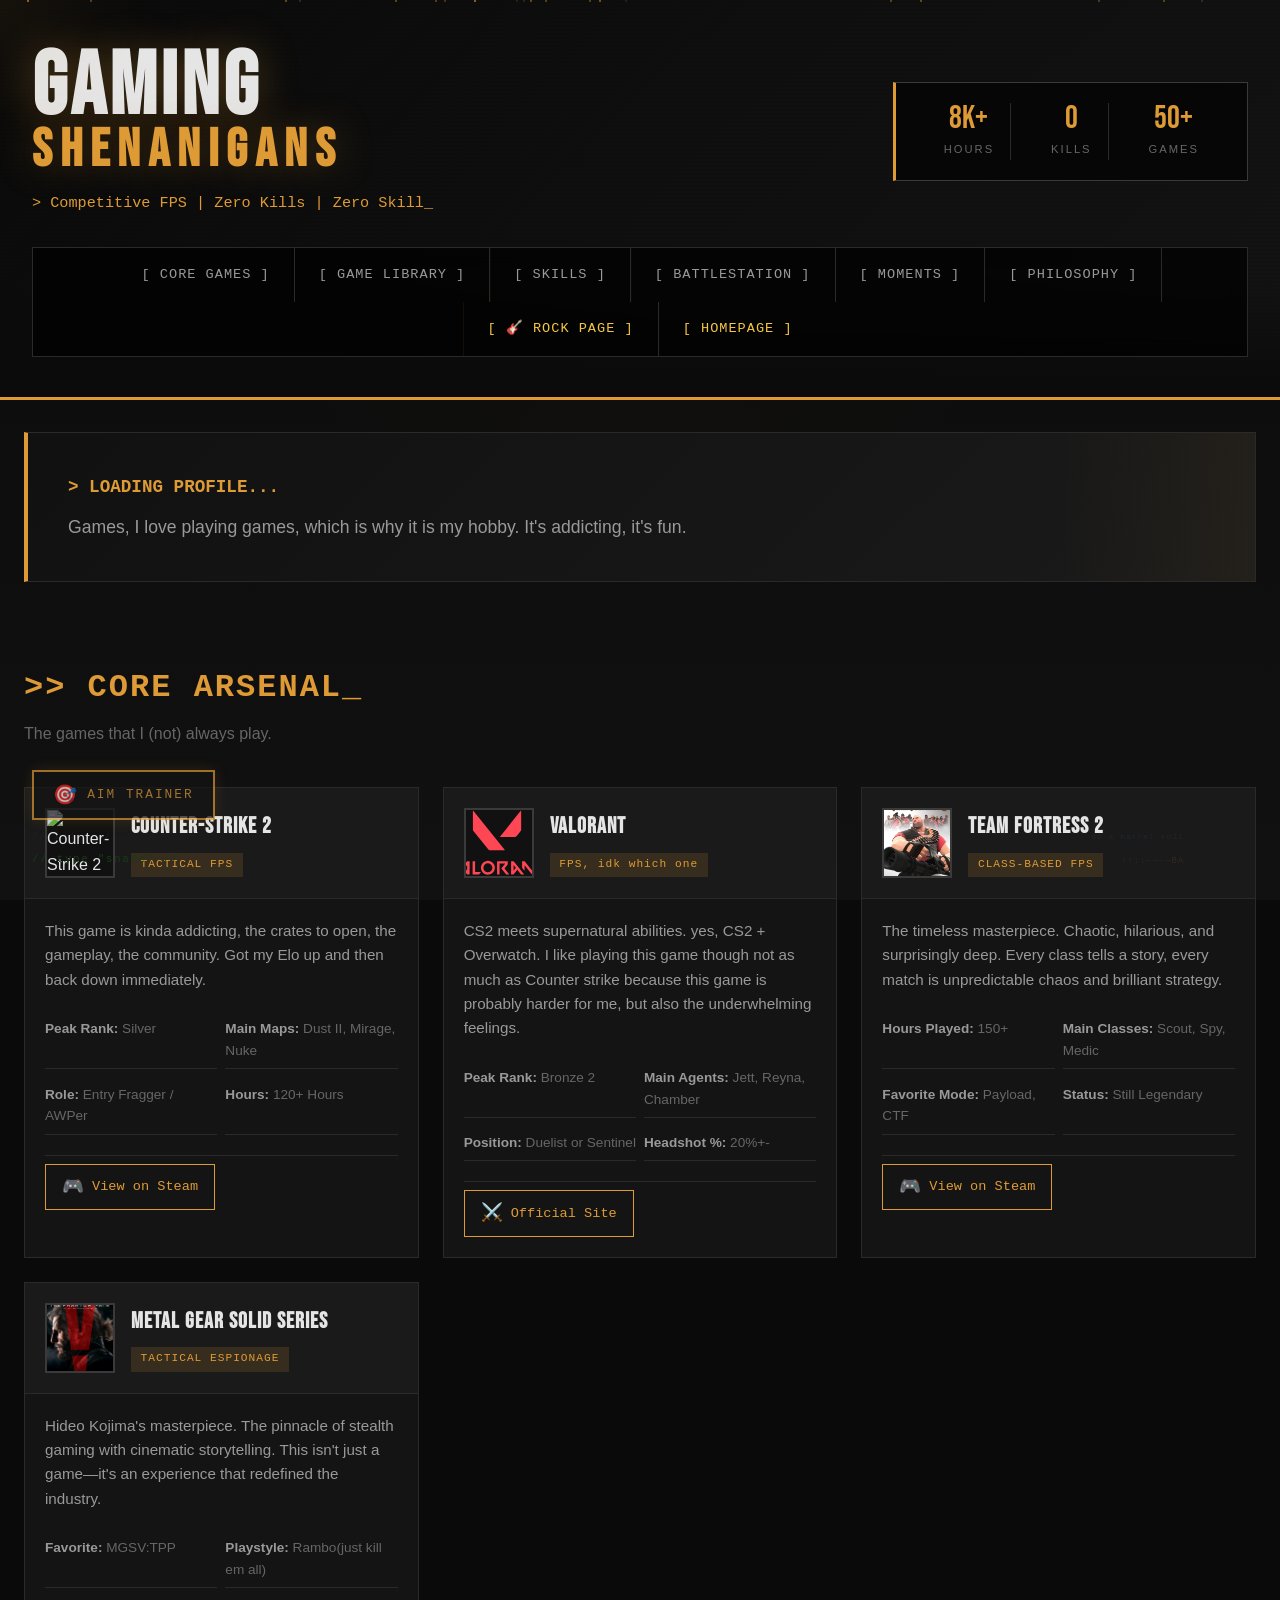
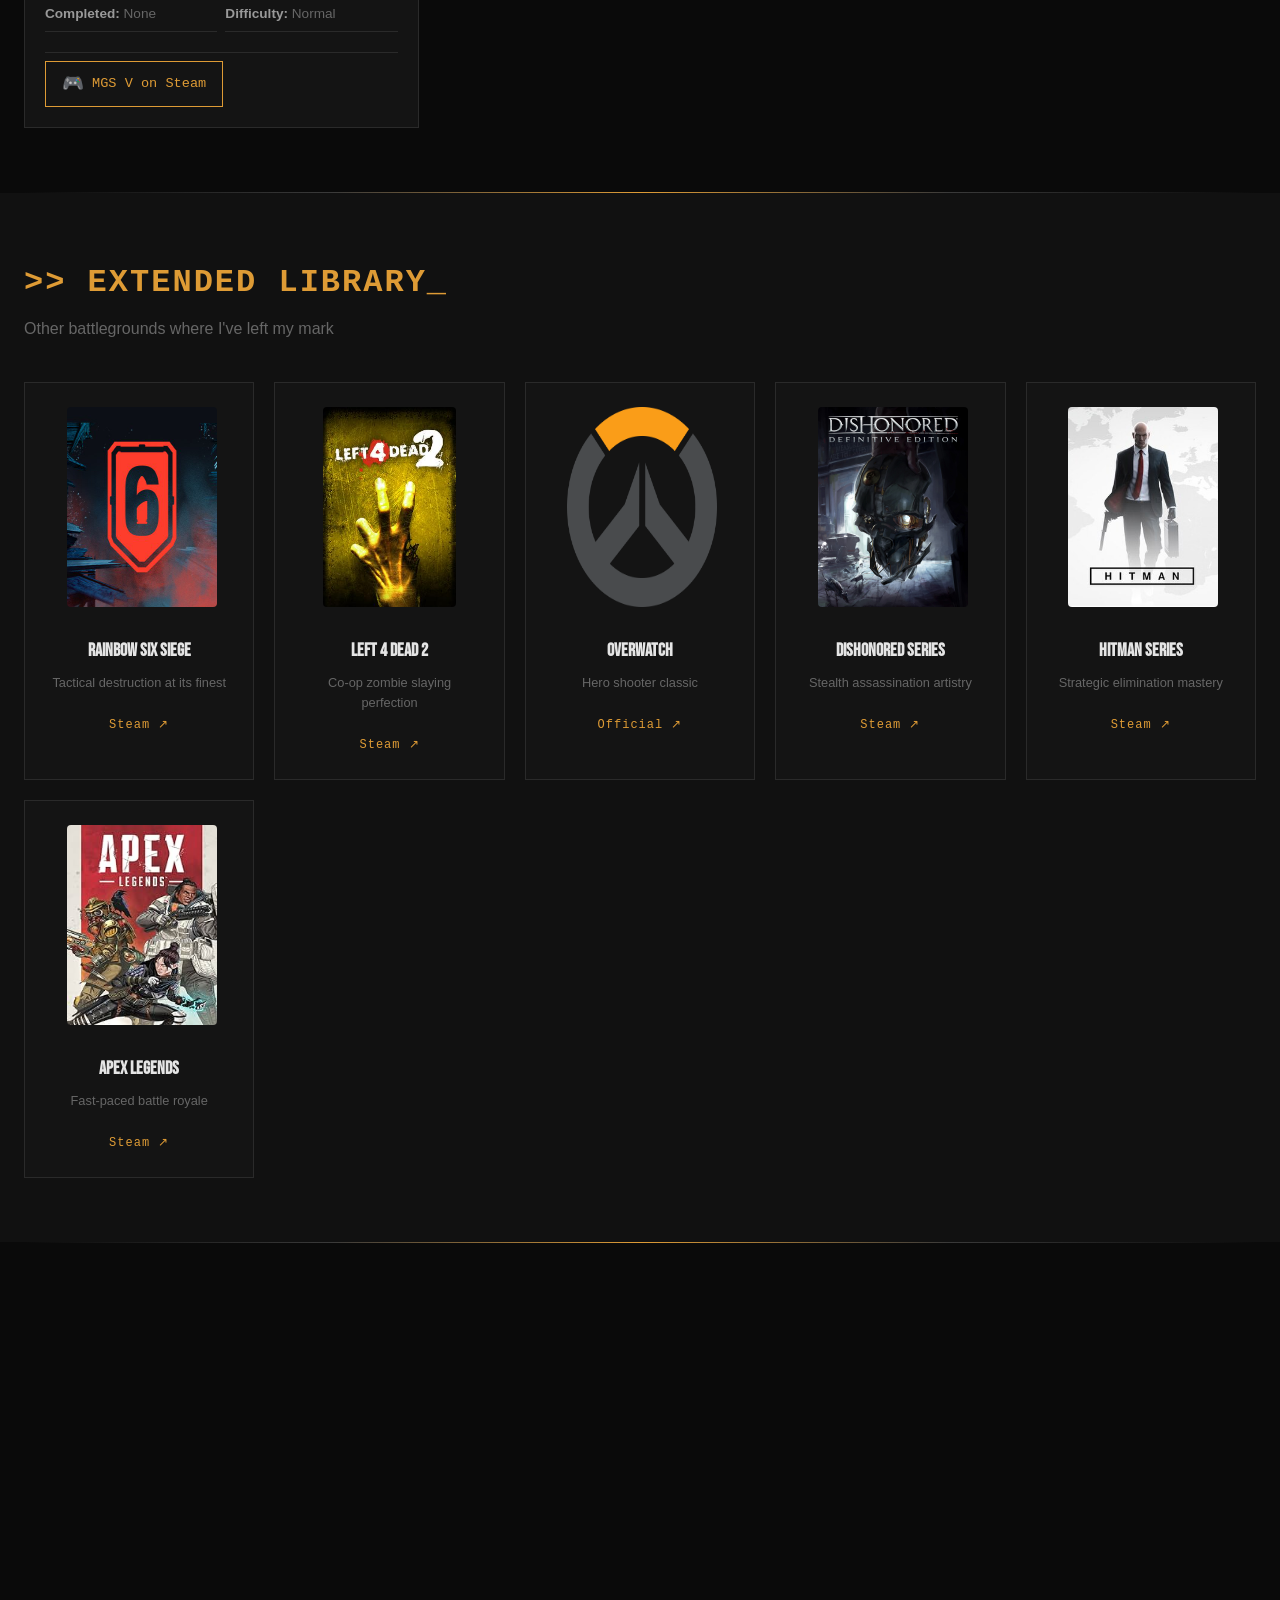
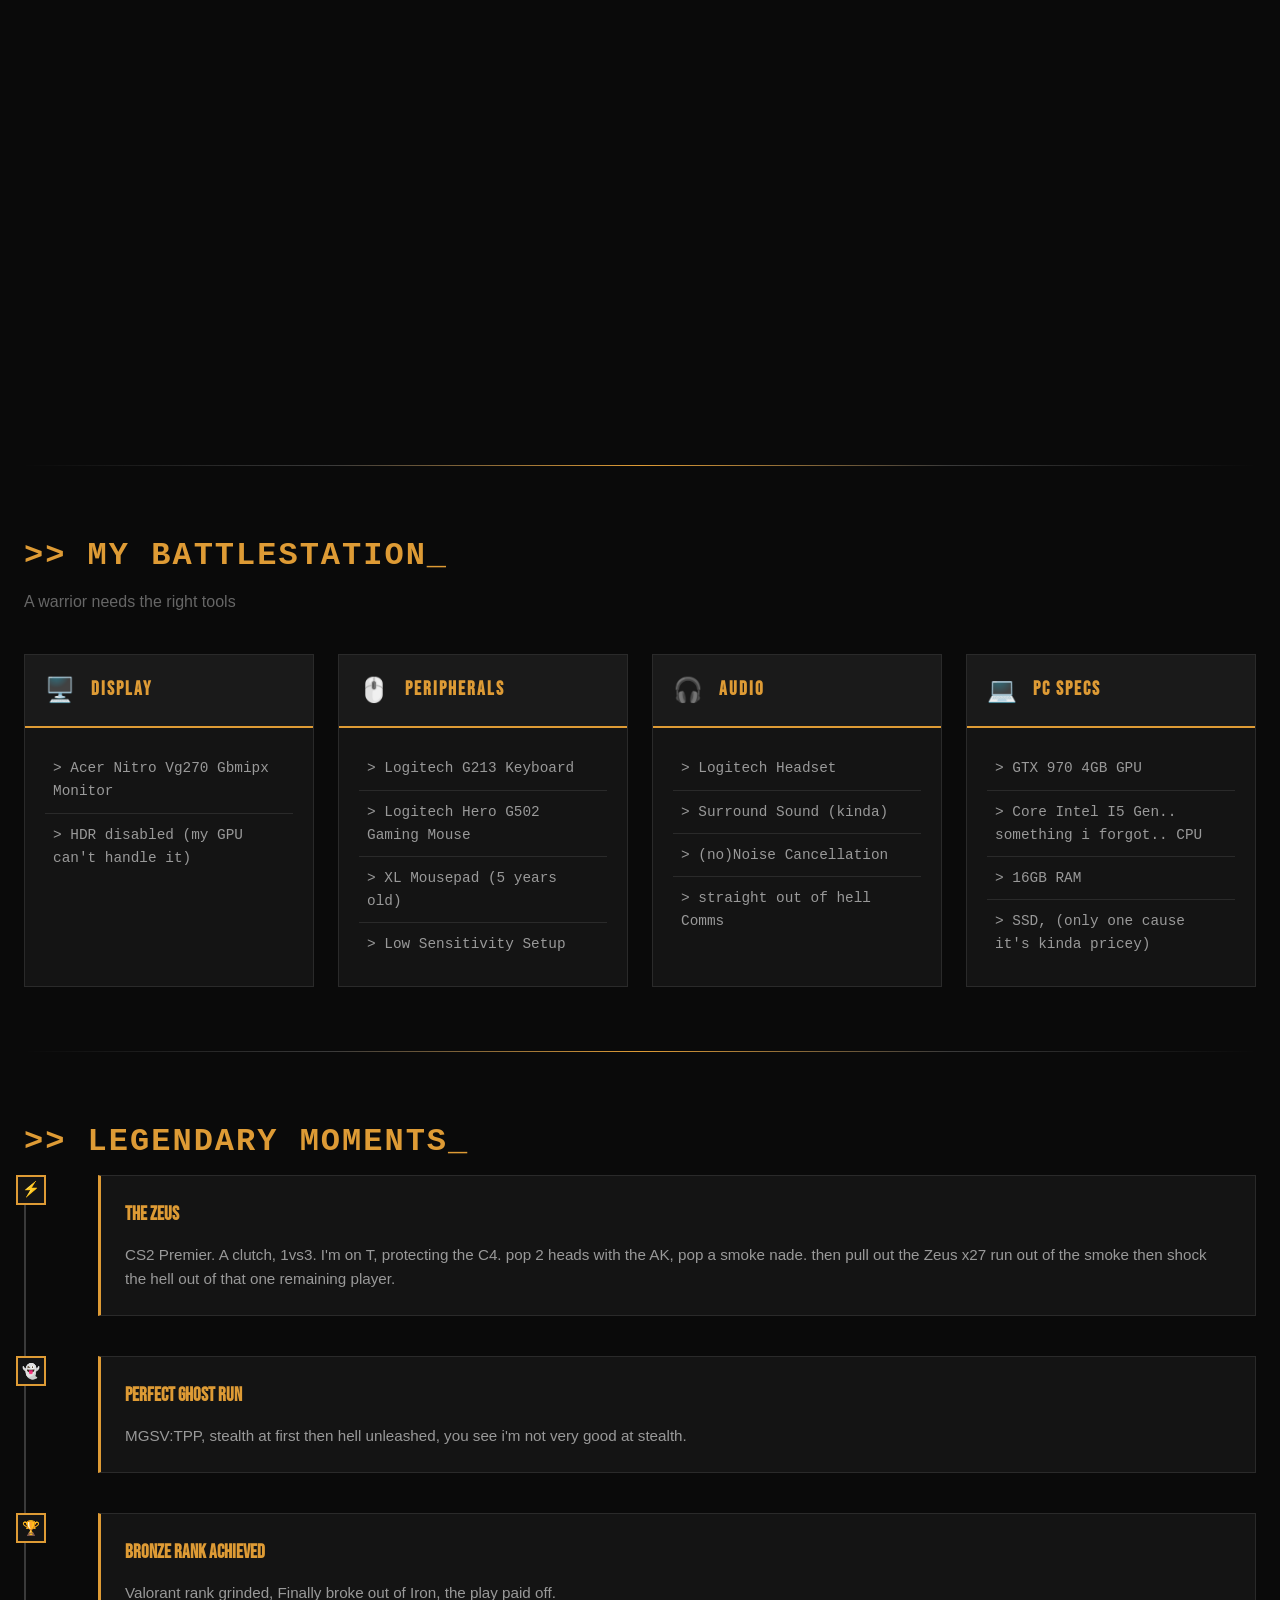
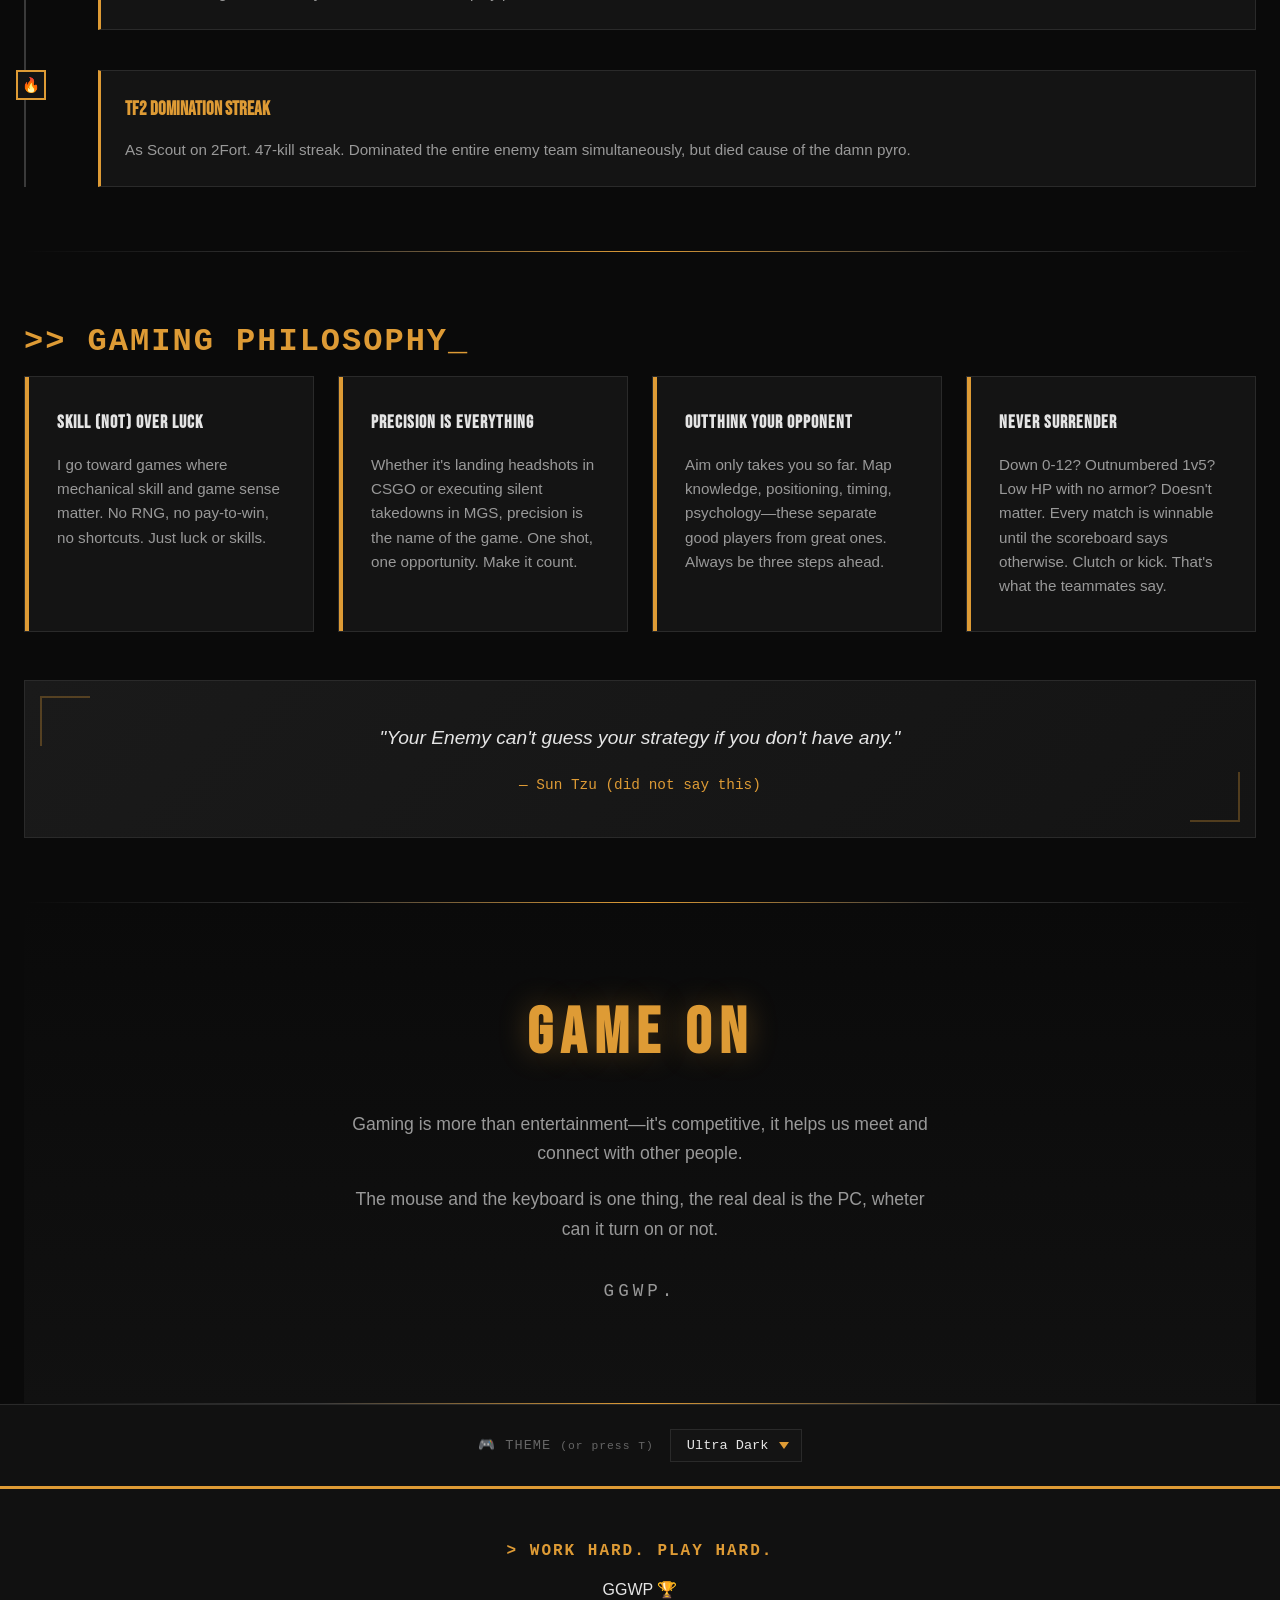
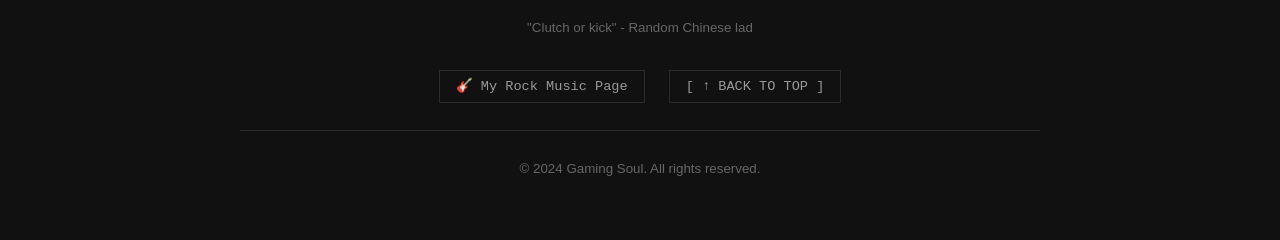
==== commit ab0e69ef: "Add files via upload" ====
--- a/Favorite-Hobby-Kongpob Tipsotsakul 2 (4/Favorite-Hobby-Kongpob Tipsotsakul 2 (3)/Favorite-Hobby-Kongpob Tipsotsakul 2/Game.html
+++ b/Favorite-Hobby-Kongpob Tipsotsakul 2 (4/Favorite-Hobby-Kongpob Tipsotsakul 2 (3)/Favorite-Hobby-Kongpob Tipsotsakul 2/Game.html
@@ -560,5 +560,6 @@
     </footer>
     
     <script src="script.js"></script>
+    <script src="minigames.js"></script>
 </body>
 </html>
